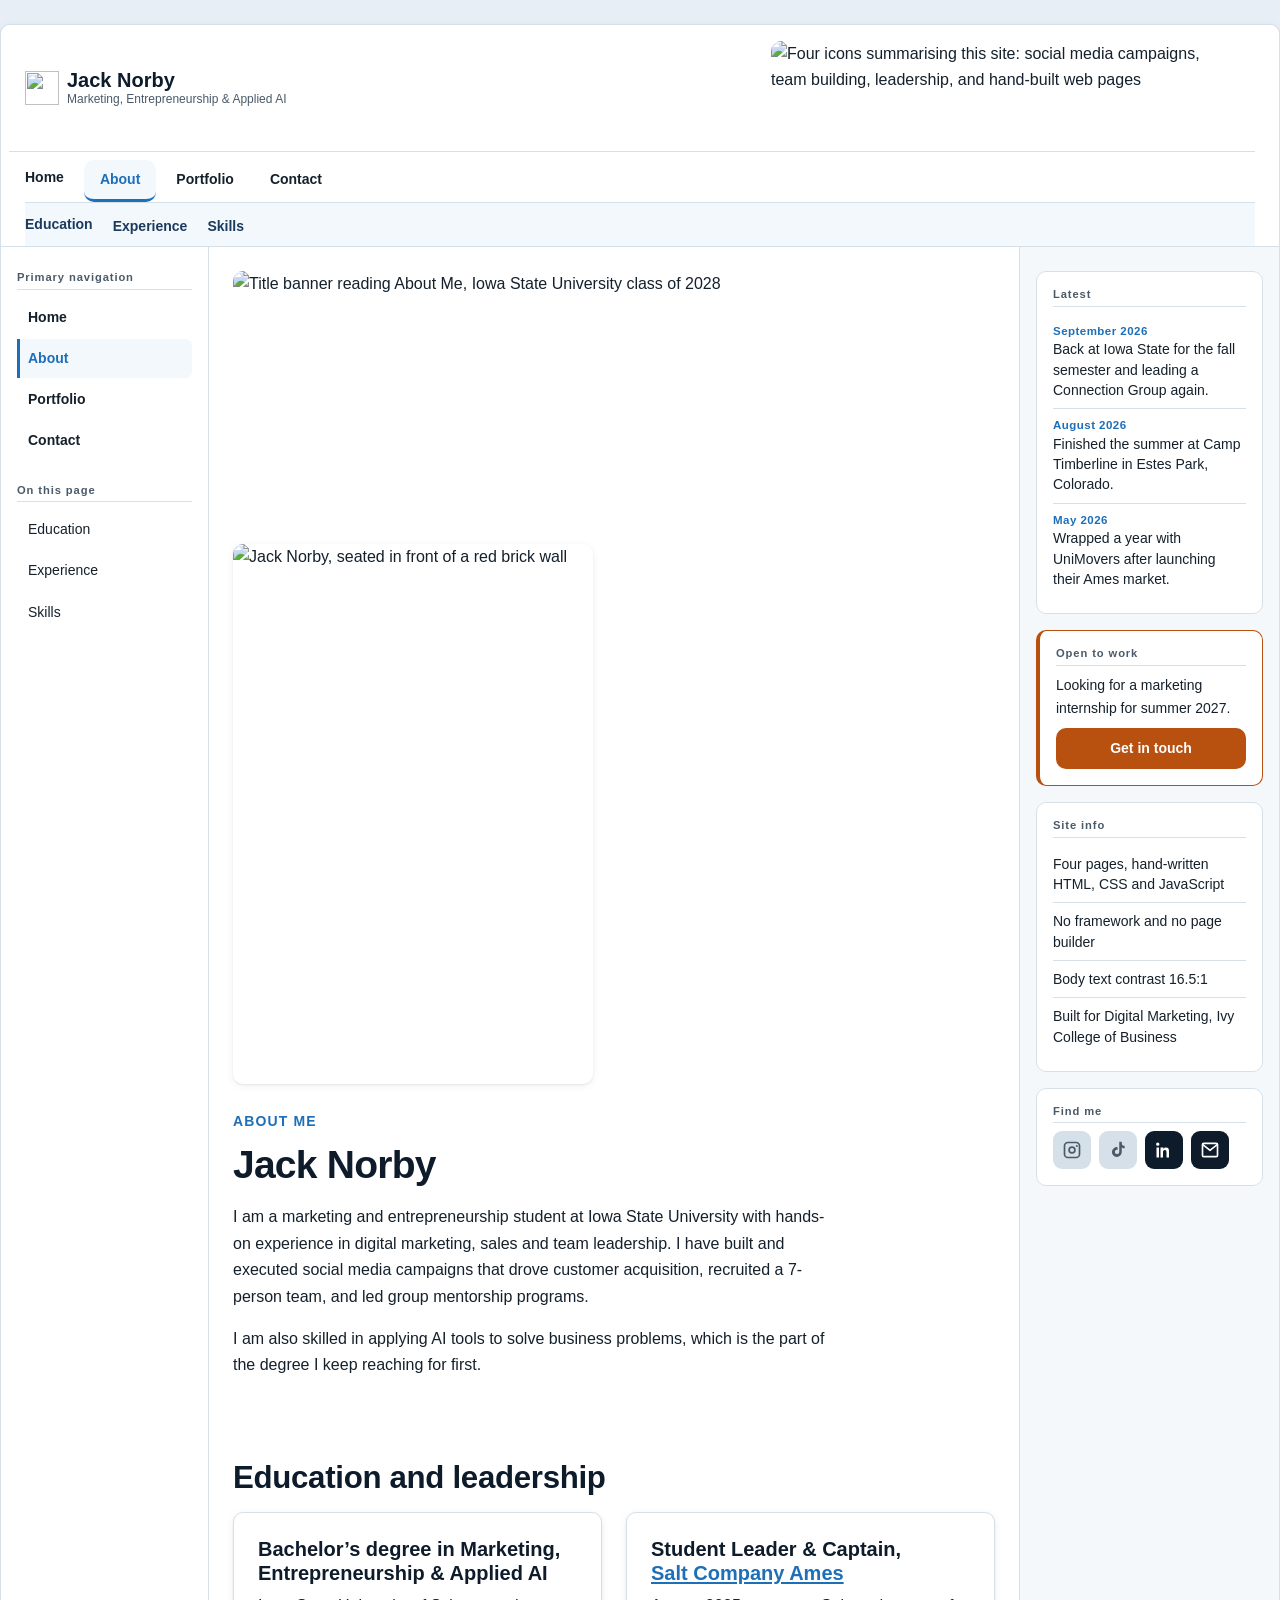
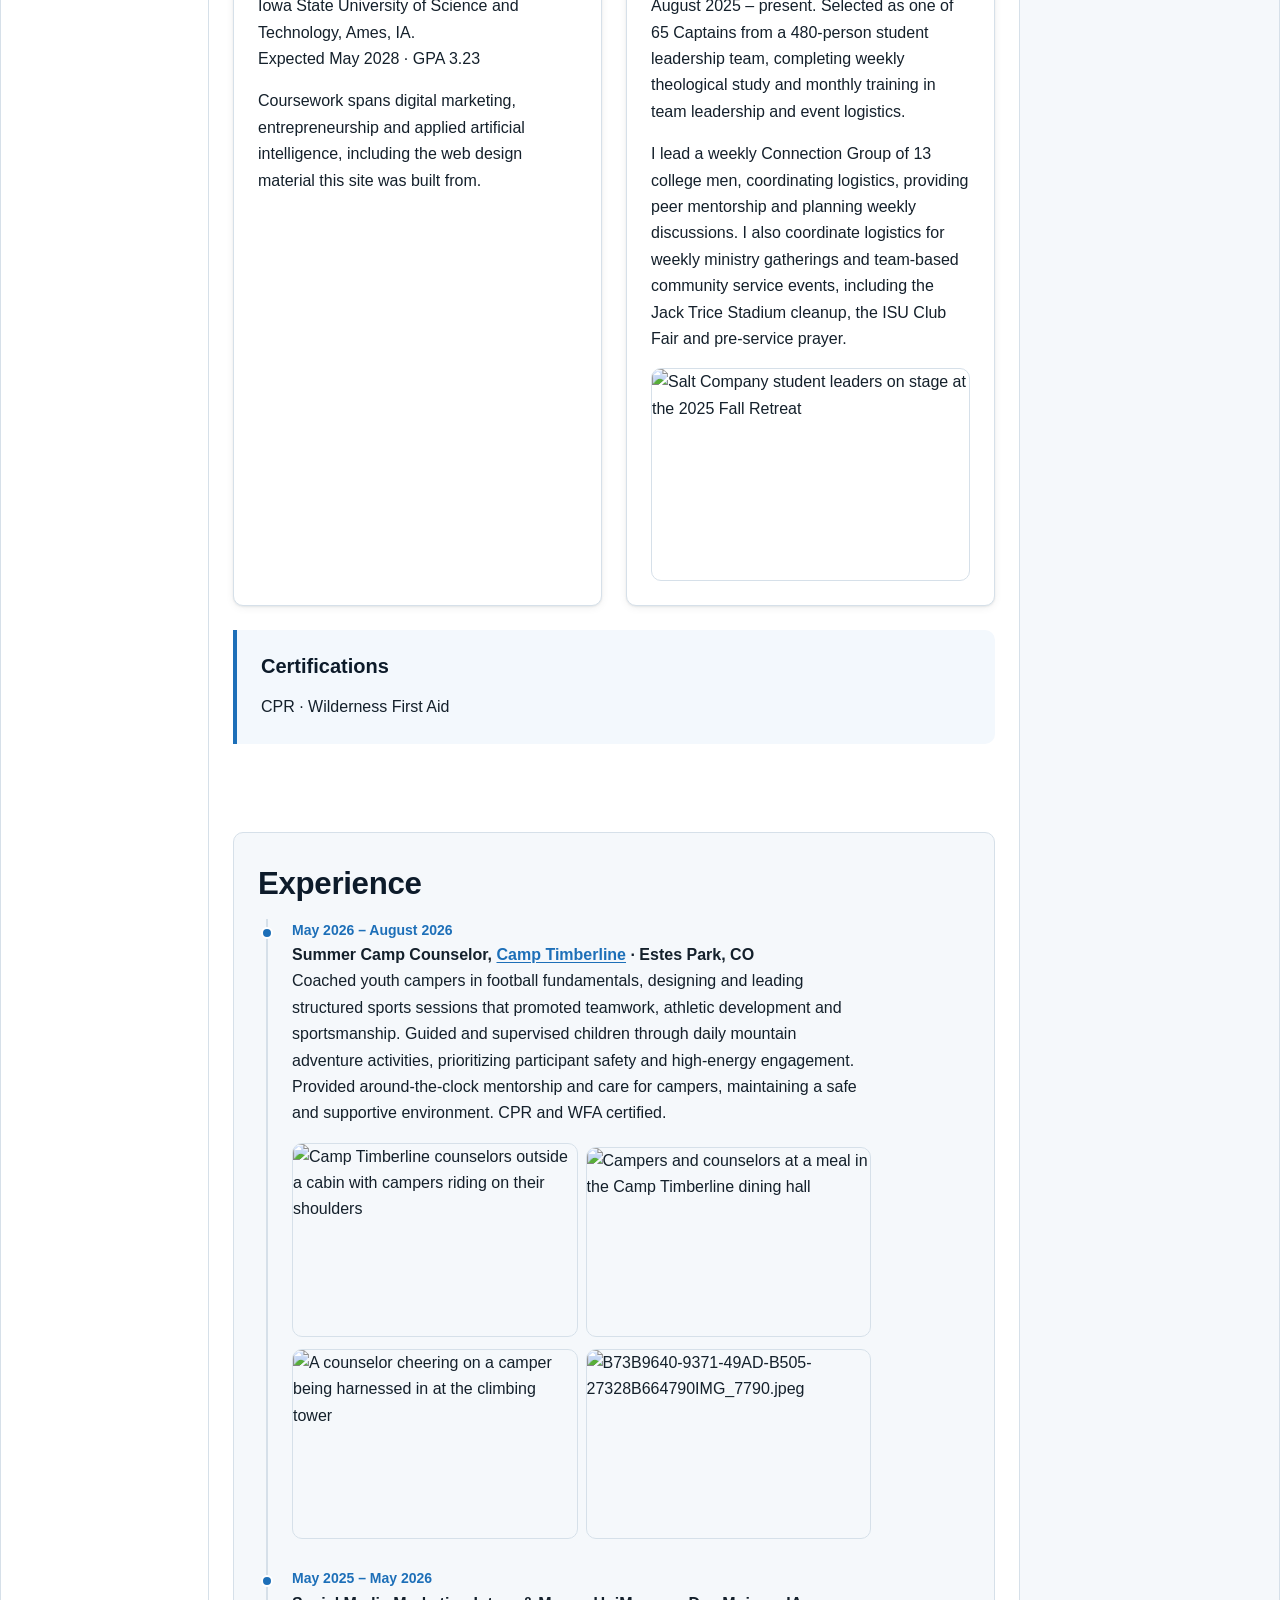
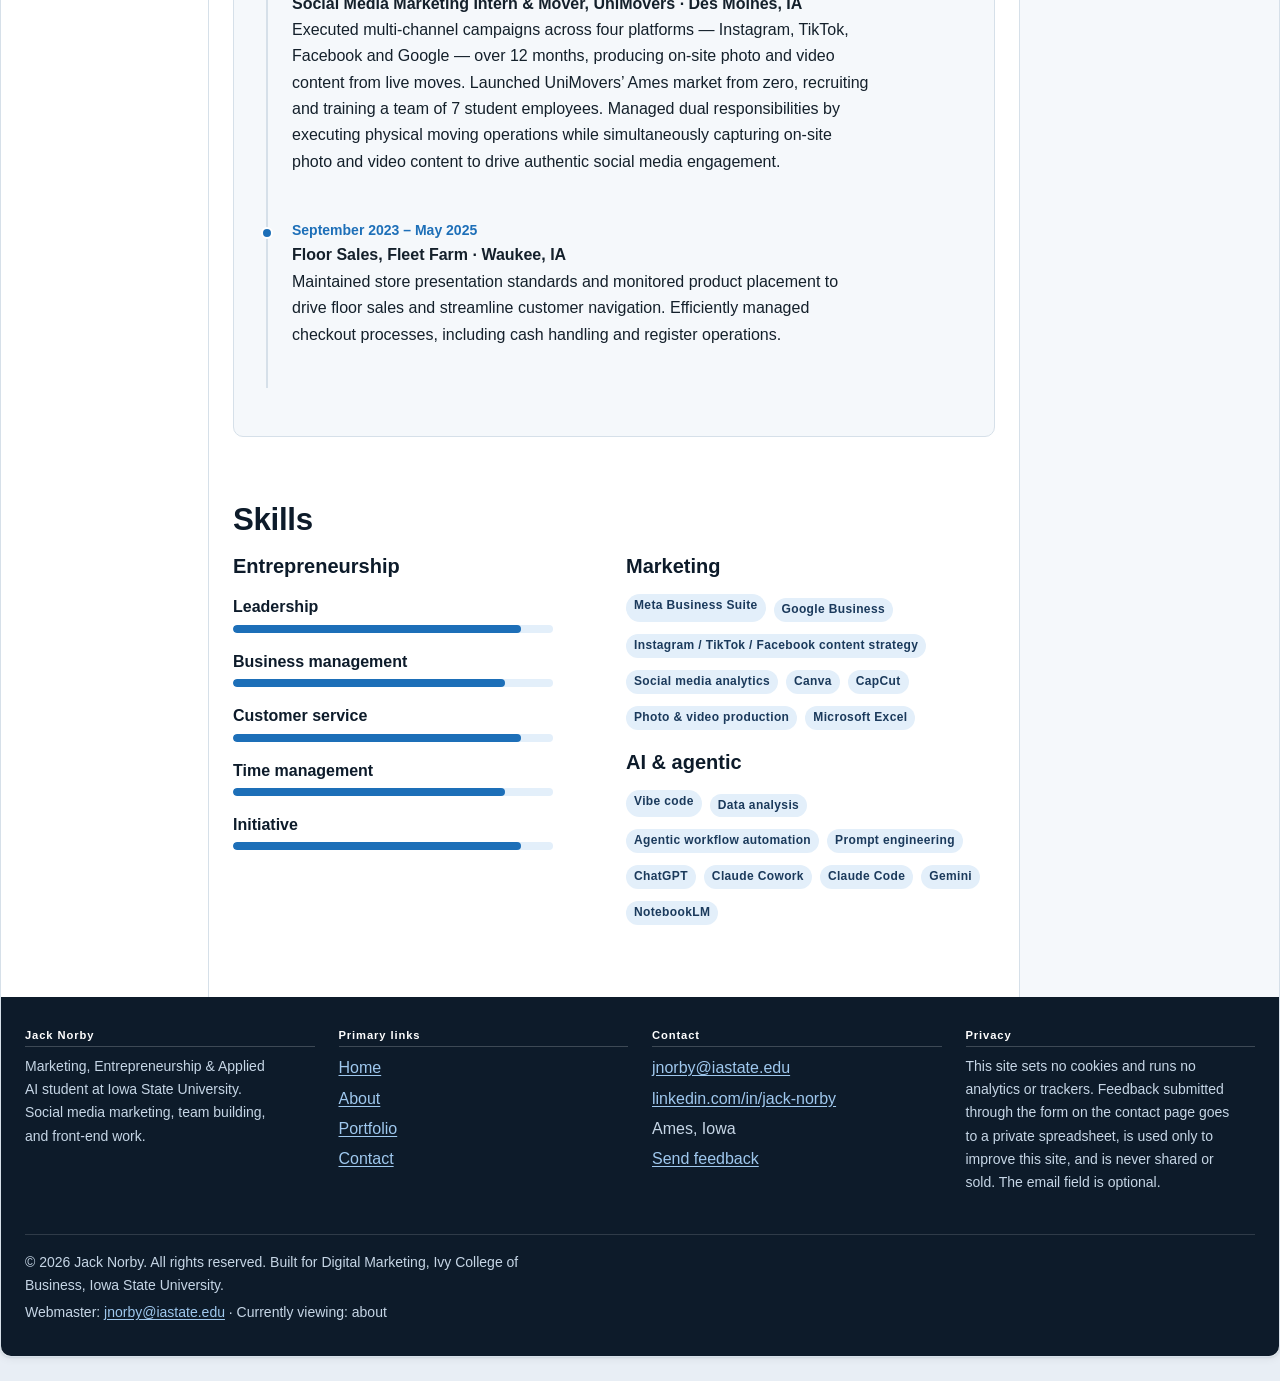
==== about.html @ a0c1d6cc "Update image alt text in about.html" ====
<!DOCTYPE html>
<html lang="en">
<head>
  <meta charset="UTF-8">
  <meta name="viewport" content="width=device-width, initial-scale=1.0">
  <meta name="description" content="About Jack Norby — marketing and entrepreneurship student at Iowa State University with hands-on experience in digital marketing, sales and team leadership.">
  <title>About Me | Jack Norby</title>
  <link rel="icon" href="./images/favicon.svg" type="image/svg+xml">
  <link rel="stylesheet" href="./styles.css">
</head>
<body>
  <a class="skip-link" href="#main">Skip to main content</a>

  <div class="page-frame">
    <div data-site-header></div>
    <noscript>
      <div class="shell nav__fallback">
        <p><strong>Navigation:</strong>
          <a href="./index.html">Home</a> &middot;
          <a href="./about.html">About</a> &middot;
          <a href="./portfolio.html">Portfolio</a> &middot;
          <a href="./contact.html">Contact</a>
        </p>
      </div>
    </noscript>

    <div class="page-grid">
      <aside data-site-sidebar></aside>

      <div class="col-mid">
        <main id="main">

          <figure class="hero-image">
            <img src="./images/hero-about.svg"
                 alt="Title banner reading About Me, Iowa State University class of 2028"
                 width="1200" height="380">
          </figure>

          <section class="section">
            <div class="wrap split">
              <div>
                <img class="photo" src="./images/jack-norby.jpg"
                     alt="Jack Norby, seated in front of a red brick wall"
                     width="724" height="1086">
              </div>
              <div>
                <span class="eyebrow">ABOUT ME</span>
                <h1>Jack Norby</h1>
                <p>
                  I am a marketing and entrepreneurship student at Iowa State
                  University with hands-on experience in digital marketing, sales
                  and team leadership. I have built and executed social media
                  campaigns that drove customer acquisition, recruited a 7-person
                  team, and led group mentorship programs.
                </p>
                <p>
                  I am also skilled in applying AI tools to solve business
                  problems, which is the part of the degree I keep reaching for
                  first.
                </p>
              </div>
            </div>
          </section>

          <section class="section" id="education">
            <div class="wrap">
              <h2>Education and leadership</h2>
              <div class="grid grid--2">
                <div class="card">
                  <h3>Bachelor&rsquo;s degree in Marketing, Entrepreneurship &amp; Applied AI</h3>
                  <p>
                    Iowa State University of Science and Technology, Ames, IA.<br>
                    Expected May 2028 &middot; GPA 3.23
                  </p>
                  <p>
                    Coursework spans digital marketing, entrepreneurship and applied
                    artificial intelligence, including the web design material this
                    site was built from.
                  </p>
                </div>
                <div class="card">
                  <h3>Student Leader &amp; Captain,
                    <a href="https://saltcompanyames.com/" target="_blank" rel="noopener">Salt Company Ames</a></h3>
                  <p>
                    August 2025 &ndash; present. Selected as one of 65 Captains from
                    a 480-person student leadership team, completing weekly
                    theological study and monthly training in team leadership and
                    event logistics.
                  </p>
                  <p>
                    I lead a weekly Connection Group of 13 college men, coordinating
                    logistics, providing peer mentorship and planning weekly
                    discussions. I also coordinate logistics for weekly ministry
                    gatherings and team-based community service events, including
                    the Jack Trice Stadium cleanup, the ISU Club Fair and
                    pre-service prayer.
                  </p>
                  <img class="card__photo" src="C459378B-17AA-497D-8F21-40AE2F167F63IMG_5621.heic"
                       alt="Salt Company student leaders on stage at the 2025 Fall Retreat"
                       width="900" height="600" loading="lazy">
                </div>
              </div>
              <div class="callout" style="margin-top:1.5rem">
                <h3>Certifications</h3>
                <p>CPR &middot; Wilderness First Aid</p>
              </div>
            </div>
          </section>

          <section class="section section--alt" id="experience">
            <div class="wrap">
              <h2>Experience</h2>
              <ol class="timeline">
                <li>
                  <time>May 2026 &ndash; August 2026</time>
                  <strong>Summer Camp Counselor,
                    <a href="https://www.camptimberline.com/" target="_blank" rel="noopener">Camp Timberline</a>
                    &middot; Estes Park, CO</strong>
                  <p>
                    Coached youth campers in football fundamentals, designing and
                    leading structured sports sessions that promoted teamwork,
                    athletic development and sportsmanship. Guided and supervised
                    children through daily mountain adventure activities,
                    prioritizing participant safety and high-energy engagement.
                    Provided around-the-clock mentorship and care for campers,
                    maintaining a safe and supportive environment. CPR and WFA
                    certified.
                  </p>
                  <ul class="photo-row">
                    <li>
                      <img src="./images/camp-shoulders.jpg"
                           alt="Camp Timberline counselors outside a cabin with campers riding on their shoulders"
                           width="900" height="600" loading="lazy">
                    </li>
                    <li>
                      <img src="./images/camp-dining-hall.jpg"
                           alt="Campers and counselors at a meal in the Camp Timberline dining hall"
                           width="900" height="600" loading="lazy">
                    </li>
                    <li>
                      <img src="./images/camp-climbing-tower.jpg"
                           alt="A counselor cheering on a camper being harnessed in at the climbing tower"
                           width="900" height="600" loading="lazy">
                    </li>
                    <li>
                      <img src="./images/camp-fourth-of-july.jpg"
                           alt="B73B9640-9371-49AD-B505-27328B664790IMG_7790.jpeg"
                           width="900" height="600" loading="lazy">
                    </li>
                  </ul>
                </li>
                <li>
                  <time>May 2025 &ndash; May 2026</time>
                  <strong>Social Media Marketing Intern &amp; Mover, UniMovers &middot; Des Moines, IA</strong>
                  <p>
                    Executed multi-channel campaigns across four platforms &mdash;
                    Instagram, TikTok, Facebook and Google &mdash; over 12 months,
                    producing on-site photo and video content from live moves.
                    Launched UniMovers&rsquo; Ames market from zero, recruiting and
                    training a team of 7 student employees. Managed dual
                    responsibilities by executing physical moving operations while
                    simultaneously capturing on-site photo and video content to
                    drive authentic social media engagement.
                  </p>
                </li>
                <li>
                  <time>September 2023 &ndash; May 2025</time>
                  <strong>Floor Sales, Fleet Farm &middot; Waukee, IA</strong>
                  <p>
                    Maintained store presentation standards and monitored product
                    placement to drive floor sales and streamline customer
                    navigation. Efficiently managed checkout processes, including
                    cash handling and register operations.
                  </p>
                </li>
              </ol>
            </div>
          </section>

          <section class="section" id="skills">
            <div class="wrap">
              <h2>Skills</h2>
              <div class="grid grid--2">
                <div>
                  <h3>Entrepreneurship</h3>
                  <ul class="skill-list">
                    <li><strong>Leadership</strong><span class="meter"><span style="width:90%"></span></span></li>
                    <li><strong>Business management</strong><span class="meter"><span style="width:85%"></span></span></li>
                    <li><strong>Customer service</strong><span class="meter"><span style="width:90%"></span></span></li>
                    <li><strong>Time management</strong><span class="meter"><span style="width:85%"></span></span></li>
                    <li><strong>Initiative</strong><span class="meter"><span style="width:90%"></span></span></li>
                  </ul>
                </div>
                <div>
                  <h3>Marketing</h3>
                  <ul class="tag-row" style="gap:0.5rem">
                    <li class="tag">Meta Business Suite</li>
                    <li class="tag">Google Business</li>
                    <li class="tag">Instagram / TikTok / Facebook content strategy</li>
                    <li class="tag">Social media analytics</li>
                    <li class="tag">Canva</li>
                    <li class="tag">CapCut</li>
                    <li class="tag">Photo &amp; video production</li>
                    <li class="tag">Microsoft Excel</li>
                  </ul>
                  <h3 style="margin-top:1.25rem">AI &amp; agentic</h3>
                  <ul class="tag-row" style="gap:0.5rem">
                    <li class="tag">Vibe code</li>
                    <li class="tag">Data analysis</li>
                    <li class="tag">Agentic workflow automation</li>
                    <li class="tag">Prompt engineering</li>
                    <li class="tag">ChatGPT</li>
                    <li class="tag">Claude Cowork</li>
                    <li class="tag">Claude Code</li>
                    <li class="tag">Gemini</li>
                    <li class="tag">NotebookLM</li>
                  </ul>
                </div>
              </div>
            </div>
          </section>


        </main>
      </div>

      <aside data-site-rail></aside>
    </div>

    <div data-site-footer></div>
  </div>

  <script src="./nav.js"></script>
</body>
</html>
---- styles.css ----
/* ============================================================
   Global stylesheet
   Design decisions are driven by the course materials:
   - Sans-serif (Arial/Helvetica family) for screen legibility  [Web Dev 1, p.19]
   - Blue primary = trust/calm, accessible for red-green CVD    [Reading 02, §2]
   - High contrast body text, generous negative space           [Reading 02, §2]
   - Important content above the fold                           [Web Dev 1, p.18]
   - Print stylesheet capped at 750px                           [Web Dev 1, p.14]
   ============================================================ */

/* ---------- 1. Design tokens ---------- */
:root {
  /* Monochromatic blue palette + one warm accent for CTAs */
  --navy-900: #0d1b2a;
  --navy-800: #142c45;
  --navy-700: #1b3a5c;
  --blue-600: #1d6fb8;
  --blue-500: #2a84d2;
  --blue-100: #e3effa;
  --blue-050: #f3f8fd;

  --accent-600: #b8500f;   /* urgency/action, used sparingly */
  --accent-500: #d96319;

  --ink:        #14202b;   /* body text: 14.6:1 on white */
  --ink-muted:  #4a5a68;   /* secondary text: 7.3:1 on white */
  --surface:    #ffffff;
  --surface-alt:#f5f8fb;
  --line:       #d6e0e9;

  --ok-600:     #0f7a4f;

  /* The area around the page column (diagram: "body or background area") */
  --backdrop:   #e8eef5;

  /* Three-column page grid */
  --col-left:  208px;
  --col-right: 260px;

  /* Type scale — logical, ~1.25 ratio, so hierarchy is unambiguous */
  --step--1: 0.875rem;
  --step-0:  1rem;
  --step-1:  1.25rem;
  --step-2:  1.563rem;
  --step-3:  1.953rem;
  --step-4:  2.441rem;

  /* Spacing scale keeps white space consistent */
  --space-1: 0.25rem;
  --space-2: 0.5rem;
  --space-3: 1rem;
  --space-4: 1.5rem;
  --space-5: 2rem;
  --space-6: 3rem;
  --space-7: 4.5rem;

  --radius: 10px;
  --shadow-1: 0 1px 2px rgba(13, 27, 42, 0.08), 0 2px 8px rgba(13, 27, 42, 0.06);
  --shadow-2: 0 6px 24px rgba(13, 27, 42, 0.14);

  --measure: 68ch;          /* readable line length */
  --wrap: 1120px;
  --transition: 160ms ease;
}

/* ---------- 2. Reset / base ---------- */
*, *::before, *::after { box-sizing: border-box; }

html { scroll-behavior: smooth; }

body {
  margin: 0;
  font-family: Arial, Helvetica, "Helvetica Neue", sans-serif;
  font-size: var(--step-0);
  line-height: 1.65;
  color: var(--ink);
  /* The page column sits on a distinct background, which is the
     "body or background area" framing the layout on all sides. */
  background: var(--backdrop);
  -webkit-text-size-adjust: 100%;
}

img, svg { max-width: 100%; height: auto; display: block; }

h1, h2, h3, h4 {
  line-height: 1.2;
  color: var(--navy-900);
  margin: 0 0 var(--space-3);
  text-wrap: balance;
}
h1 { font-size: var(--step-4); letter-spacing: -0.02em; }
h2 { font-size: var(--step-3); letter-spacing: -0.01em; }
h3 { font-size: var(--step-1); }
h4 { font-size: var(--step-0); text-transform: none; }

p, ul, ol { margin: 0 0 var(--space-3); max-width: var(--measure); }
ul, ol { padding-left: 1.25em; }
li + li { margin-top: var(--space-1); }

/* Web convention: in-text links are a different color AND underlined,
   and visited links change color so people remember where they've been. */
a { color: var(--blue-600); text-decoration: underline; text-underline-offset: 2px; }
a:visited { color: var(--navy-700); }
a:hover { color: var(--accent-600); }
a:focus-visible,
button:focus-visible,
summary:focus-visible {
  outline: 3px solid var(--blue-500);
  outline-offset: 2px;
  border-radius: 4px;
}

/* Skip link — keyboard users get past the nav */
.skip-link {
  position: absolute;
  left: -9999px;
  top: 0;
  background: var(--navy-900);
  color: #fff;
  padding: var(--space-2) var(--space-3);
  z-index: 100;
}
.skip-link:focus { left: var(--space-3); top: var(--space-3); }

/* ---------- 3. Layout helpers ---------- */
.wrap {
  width: 100%;
  max-width: var(--wrap);
  margin-inline: auto;
  padding-inline: var(--space-4);
}

/* The page column. Everything inside the white area lines up to this,
   so the header, the three columns and the footer share one grid. */
.shell {
  width: 100%;
  max-width: 1280px;
  margin-inline: auto;
  padding-inline: var(--space-4);
}

/* The white page sitting on the backdrop. */
.page-frame {
  max-width: 1320px;
  margin: var(--space-4) auto;
  background: var(--surface);
  border: 1px solid var(--line);
  border-radius: var(--radius);
  box-shadow: var(--shadow-1);
}

/* The header and footer live inside the page area, so they take its corners.
   Note: no overflow:hidden here — that would create a scroll container and
   stop the right-hand rail from sticking. */
.page-frame > .site-header {
  position: static;
  border-radius: var(--radius) var(--radius) 0 0;
  backdrop-filter: none;
  background: var(--surface);
}
.page-frame > .site-footer {
  border-radius: 0 0 var(--radius) var(--radius);
  margin-top: 0;
}

/* Left navigation | main content | sticky content */
.page-grid {
  display: grid;
  grid-template-columns: var(--col-left) minmax(0, 1fr) var(--col-right);
  gap: 0;
  align-items: start;
}

/* The columns themselves stretch the full height of the grid row so their
   border and background run the whole way down; the contents stick instead. */
.col-left {
  padding: var(--space-4) var(--space-3);
  border-right: 1px solid var(--line);
  align-self: stretch;
}

.col-mid { min-width: 0; padding: var(--space-4); }

.col-right {
  padding: var(--space-4) var(--space-3);
  border-left: 1px solid var(--line);
  background: var(--surface-alt);
  align-self: stretch;
}

/* "Sticky content such as news items, adverts, offers..." */
.col-sticky { position: sticky; top: var(--space-3); }
.col-sticky--rail { display: grid; gap: var(--space-3); align-content: start; }

.section { padding-block: var(--space-6); }
.section--alt { background: var(--surface-alt); border-block: 1px solid var(--line); }

.section-head { max-width: var(--measure); margin-bottom: var(--space-5); }
.section-head p { color: var(--ink-muted); font-size: var(--step-1); margin-bottom: 0; }

.eyebrow {
  display: inline-block;
  font-size: var(--step--1);
  font-weight: bold;
  letter-spacing: 0.08em;
  color: var(--blue-600);
  margin-bottom: var(--space-2);
}

.grid { display: grid; gap: var(--space-4); }
.grid--3 { grid-template-columns: repeat(auto-fit, minmax(260px, 1fr)); }
.grid--2 { grid-template-columns: repeat(auto-fit, minmax(300px, 1fr)); }

/* ---------- 4. Header + navigation (injected by nav.js) ---------- */
.site-header {
  position: sticky;
  top: 0;
  z-index: 50;
  background: rgba(255, 255, 255, 0.96);
  backdrop-filter: saturate(150%) blur(8px);
  border-bottom: 1px solid var(--line);
}

.site-header__inner {
  display: flex;
  align-items: center;
  justify-content: space-between;
  gap: var(--space-4);
  min-height: 68px;
}

/* Convention: brand logo top-left, and it links home from every page. */
.brand {
  display: inline-flex;
  align-items: center;
  gap: var(--space-2);
  font-weight: bold;
  font-size: var(--step-1);
  color: var(--navy-900);
  text-decoration: none;
  flex: 0 0 auto;
}
.brand:visited { color: var(--navy-900); }
.brand:hover { color: var(--blue-600); }
.brand img { width: 34px; height: 34px; }
.brand__name { white-space: nowrap; }

.nav__list {
  list-style: none;
  display: flex;
  align-items: center;
  gap: var(--space-1);
  /* Pull the row back by the link's own side padding so the first label
     sits flush with the logo and the content below, not inset from it. */
  margin: 0 0 0 calc(var(--space-3) * -1);
  padding: 0;
  max-width: none;
}
.nav__link {
  display: block;
  padding: var(--space-2) var(--space-3);
  border-radius: var(--radius);
  color: var(--ink);
  text-decoration: none;
  font-weight: bold;
  font-size: var(--step--1);
  border-bottom: 3px solid transparent;
  transition: background var(--transition), color var(--transition), border-color var(--transition);
}
.nav__link:visited { color: var(--ink); }
/* Interactive feedback: every nav item has an explicit hover state. */
.nav__link:hover { background: var(--blue-100); color: var(--navy-900); }
.nav__link[aria-current="page"] {
  color: var(--blue-600);
  border-bottom-color: var(--blue-600);
  background: var(--blue-050);
}
/* The current page's link still needs its own hover state, otherwise it is the
   one item in the menu that gives no feedback when the pointer is over it. */
.nav__link[aria-current="page"]:hover { background: var(--blue-100); color: var(--navy-900); }

/* Hamburger button — hidden on desktop, shown by the media query below. */
.nav__toggle {
  display: none;
  align-items: center;
  gap: var(--space-2);
  background: var(--surface);
  color: var(--navy-900);
  border: 1px solid var(--line);
  border-radius: var(--radius);
  padding: var(--space-2) var(--space-3);
  font: inherit;
  font-size: var(--step--1);
  font-weight: bold;
  cursor: pointer;
  transition: background var(--transition), border-color var(--transition);
}
.nav__toggle:hover { background: var(--blue-100); border-color: var(--blue-500); }
.nav__bars { display: grid; gap: 4px; }
.nav__bars span {
  display: block;
  width: 20px;
  height: 2px;
  background: currentColor;
  border-radius: 2px;
}

.nav__fallback { font-size: var(--step--1); }

/* ---------- 5. Buttons ---------- */
.btn {
  display: inline-flex;
  align-items: center;
  justify-content: center;
  gap: var(--space-2);
  padding: 0.75rem 1.4rem;
  border: 2px solid transparent;
  border-radius: var(--radius);
  font-weight: bold;
  font-size: var(--step-0);
  text-decoration: none;
  cursor: pointer;
  transition: transform var(--transition), background var(--transition),
              color var(--transition), box-shadow var(--transition), border-color var(--transition);
}
.btn--primary { background: var(--accent-600); color: #fff; }
.btn--primary:visited { color: #fff; }
.btn--primary:hover { background: var(--accent-500); transform: translateY(-2px); box-shadow: var(--shadow-2); }
.btn--secondary { background: var(--surface); color: var(--navy-900); border-color: var(--navy-700); }
.btn--secondary:visited { color: var(--navy-900); }
.btn--secondary:hover { background: var(--navy-900); color: #fff; transform: translateY(-2px); }
.btn:active { transform: translateY(0); }

.btn-row { display: flex; flex-wrap: wrap; gap: var(--space-3); }

/* ---------- 6. Hero (above the fold) ---------- */
.hero {
  background:
    radial-gradient(120% 120% at 100% 0%, var(--navy-700) 0%, var(--navy-900) 55%);
  color: #fff;
  padding-block: var(--space-7);
}
.hero__inner {
  display: grid;
  grid-template-columns: 1.15fr 0.85fr;
  gap: var(--space-6);
  align-items: center;
}
.hero h1 { color: #fff; font-size: clamp(2rem, 1.2rem + 3.2vw, 3.25rem); }
.hero p { color: #d8e5f2; font-size: var(--step-1); }
.hero .eyebrow { color: #8fc2ee; }
.hero__art { filter: drop-shadow(0 18px 36px rgba(0, 0, 0, 0.35)); }

.stat-row {
  display: flex;
  flex-wrap: wrap;
  gap: var(--space-5);
  margin-top: var(--space-5);
  padding-top: var(--space-4);
  border-top: 1px solid rgba(255, 255, 255, 0.18);
}
.stat__num { display: block; font-size: var(--step-3); font-weight: bold; color: #fff; }
.stat__label { font-size: var(--step--1); color: #a9c4dc; }

/* ---------- 7. Cards ---------- */
.card {
  background: var(--surface);
  border: 1px solid var(--line);
  border-radius: var(--radius);
  padding: var(--space-4);
  box-shadow: var(--shadow-1);
  transition: transform var(--transition), box-shadow var(--transition), border-color var(--transition);
}
.card:hover { transform: translateY(-4px); box-shadow: var(--shadow-2); border-color: var(--blue-500); }
.card h3 { margin-bottom: var(--space-2); }
.card p:last-child { margin-bottom: 0; }
.card__icon {
  width: 44px; height: 44px;
  display: grid; place-items: center;
  border-radius: var(--radius);
  background: var(--blue-100);
  color: var(--blue-600);
  font-size: var(--step-1);
  font-weight: bold;
  margin-bottom: var(--space-3);
}

/* Portfolio cards */
.work { display: flex; flex-direction: column; padding: 0; overflow: hidden; }
.work__thumb { border-bottom: 1px solid var(--line); background: var(--blue-050); }
.work__thumb img { width: 100%; aspect-ratio: 16 / 9; object-fit: cover; }
.work__body { padding: var(--space-4); display: flex; flex-direction: column; flex: 1; }
.work__body h3 { margin-bottom: var(--space-1); }
.tag-row { display: flex; flex-wrap: wrap; gap: var(--space-1); margin-bottom: var(--space-3); list-style: none; padding: 0; }
.tag {
  font-size: 0.75rem;
  font-weight: bold;
  letter-spacing: 0.03em;
  background: var(--blue-100);
  color: var(--navy-700);
  padding: 2px 8px;
  border-radius: 999px;
}
.work__result {
  margin-top: auto;
  padding-top: var(--space-3);
  border-top: 1px dashed var(--line);
  font-size: var(--step--1);
  color: var(--ok-600);
  font-weight: bold;
}

/* ---------- 8. Content blocks ---------- */
/* Portrait photo. A 2:3 source, so the box declares that ratio and the image
   covers it — no distortion if the photo is ever swapped for a different crop. */
.photo {
  width: 100%;
  max-width: 360px;
  aspect-ratio: 2 / 3;
  object-fit: cover;
  object-position: center 30%;
  border-radius: var(--radius);
  box-shadow: var(--shadow-1);
}

.prose { max-width: var(--measure); }
.prose h2 { margin-top: var(--space-5); }
.prose h2:first-child { margin-top: 0; }

.split { display: grid; grid-template-columns: 0.9fr 1.1fr; gap: var(--space-6); align-items: start; }

.callout {
  background: var(--blue-050);
  border-left: 4px solid var(--blue-600);
  border-radius: 0 var(--radius) var(--radius) 0;
  padding: var(--space-4);
  margin-bottom: var(--space-4);
}
.callout p:last-child { margin-bottom: 0; }

.skill-list { list-style: none; padding: 0; }
.skill-list li { margin-bottom: var(--space-3); }
.skill-list strong { display: block; color: var(--navy-900); }
.meter {
  /* A span by default, so it needs an explicit block box for height to apply. */
  display: block;
  height: 8px;
  background: var(--blue-100);
  border-radius: 999px;
  overflow: hidden;
  margin-top: var(--space-1);
  max-width: 320px;
}
.meter > span { display: block; height: 100%; background: var(--blue-600); border-radius: 999px; }

.timeline { list-style: none; padding: 0; border-left: 2px solid var(--line); margin-left: var(--space-2); }
/* Direct children only — nested lists (e.g. .photo-row) must not inherit the
   entry indent or pick up a timeline dot of their own. */
.timeline > li { position: relative; padding: 0 0 var(--space-4) var(--space-4); }
.timeline > li::before {
  content: "";
  position: absolute;
  left: -7px; top: 8px;
  width: 12px; height: 12px;
  border-radius: 50%;
  background: var(--blue-600);
  border: 2px solid var(--surface);
}
.timeline time { display: block; font-size: var(--step--1); font-weight: bold; color: var(--blue-600); }

/* Photo strip inside a timeline entry. Three across on desktop, stacking to
   one column on a phone so faces stay big enough to read. */
.photo-row {
  list-style: none;
  padding: 0;
  margin: var(--space-3) 0 0;
  display: grid;
  grid-template-columns: repeat(2, minmax(0, 1fr));
  gap: var(--space-2);
  max-width: var(--measure);
}
.photo-row img {
  display: block;
  width: 100%;
  height: 100%;
  aspect-ratio: 3 / 2;
  object-fit: cover;
  border-radius: var(--radius);
  border: 1px solid var(--line);
}
@media (max-width: 720px) {
  .photo-row { grid-template-columns: minmax(0, 1fr); }
}

/* A single supporting photo inside a card. */
.card__photo {
  display: block;
  width: 100%;
  aspect-ratio: 3 / 2;
  object-fit: cover;
  border-radius: var(--radius);
  border: 1px solid var(--line);
  margin-top: var(--space-3);
}

/* Video embed — poster frame until played, so nothing downloads on load. */
.video-figure { margin: 0; max-width: var(--measure); }
.video-figure video {
  display: block;
  width: 100%;
  height: auto;
  aspect-ratio: 16 / 9;
  background: #000;
  border-radius: var(--radius);
  border: 1px solid var(--line);
}
.video-figure figcaption {
  font-size: var(--step--1);
  color: var(--ink-muted);
  margin-top: var(--space-2);
}

/* FAQ — trust signal, uses native disclosure so it works without JS */
.faq { max-width: var(--measure); }
.faq details {
  border: 1px solid var(--line);
  border-radius: var(--radius);
  background: var(--surface);
  margin-bottom: var(--space-2);
}
.faq summary {
  cursor: pointer;
  padding: var(--space-3);
  font-weight: bold;
  color: var(--navy-900);
  transition: background var(--transition);
  list-style: none;
}
.faq summary::-webkit-details-marker { display: none; }
.faq summary::after { content: " +"; color: var(--blue-600); float: right; }
.faq details[open] summary::after { content: " \2013"; }
.faq summary:hover { background: var(--blue-050); }
.faq details > p { padding: 0 var(--space-3) var(--space-3); margin: 0; }

/* ---------- 9. Embedded Google Form ---------- */
.form-panel {
  background: var(--surface);
  border: 1px solid var(--line);
  border-radius: var(--radius);
  box-shadow: var(--shadow-1);
  padding: var(--space-4);
}
.form-frame {
  position: relative;
  width: 100%;
  border: 1px solid var(--line);
  border-radius: var(--radius);
  overflow: hidden;
  background: var(--surface-alt);
}
.form-frame iframe {
  display: block;
  width: 100%;
  height: 1100px;   /* tall enough that the form does not double-scroll on desktop */
  border: 0;
}
.form-note { font-size: var(--step--1); color: var(--ink-muted); margin-top: var(--space-3); }

.contact-list { list-style: none; padding: 0; }
.contact-list li { margin-bottom: var(--space-3); }
.contact-list strong { display: block; font-size: var(--step--1); color: var(--ink-muted); }

/* ---------- 10. Footer (injected by nav.js) ---------- */
.site-footer {
  background: var(--navy-900);
  color: #c6d6e6;
  padding-block: var(--space-5);
  margin-top: var(--space-6);
}
.site-footer a { color: #9fc8ee; }
.site-footer a:visited { color: #b9b9e6; }
.site-footer a:hover { color: #fff; }
.site-footer__inner { display: flex; flex-wrap: wrap; gap: var(--space-4); justify-content: space-between; }
.site-footer h4 { color: #fff; font-size: var(--step--1); letter-spacing: 0.06em; margin-bottom: var(--space-2); }
.site-footer ul { list-style: none; padding: 0; margin: 0; }
.site-footer li { margin-bottom: var(--space-1); }
.site-footer__legal {
  border-top: 1px solid rgba(255, 255, 255, 0.14);
  margin-top: var(--space-4);
  padding-top: var(--space-3);
  font-size: var(--step--1);
}

/* ============================================================
   11. Responsive design — mobile-last breakpoints
   ============================================================ */

/* Tablet */
@media (max-width: 900px) {
  .hero__inner { grid-template-columns: 1fr; }
  /* The headline and CTA stay first so the offer is still above the fold on a
     phone; the illustration follows rather than pushing the text down. */
  .hero__art { width: 100%; max-width: 380px; margin-inline: auto; }
  .split { grid-template-columns: 1fr; gap: var(--space-5); }
  .form-frame iframe { height: 1250px; }
}

/* Phone: nav collapses behind the hamburger button */
@media (max-width: 720px) {
  :root { --step-4: 2rem; --step-3: 1.6rem; }

  .site-header__inner { flex-wrap: wrap; min-height: 60px; padding-block: var(--space-2); }

  .nav__toggle { display: inline-flex; }

  .nav {
    flex-basis: 100%;
    display: none;
    padding-bottom: var(--space-3);
  }
  .nav.is-open { display: block; }

  /* Stacked menu: full-width rows, so the flush-left pull is reset. */
  .nav__list { flex-direction: column; align-items: stretch; gap: var(--space-1); margin-left: 0; }
  .nav__link {
    padding: 0.8rem var(--space-3);
    font-size: var(--step-0);
    border-bottom: 1px solid var(--line);
    border-radius: 0;
  }
  .nav__link[aria-current="page"] { border-left: 4px solid var(--blue-600); border-bottom-color: var(--line); }

  .section { padding-block: var(--space-5); }
  .hero { padding-block: var(--space-6); }
  .btn { width: 100%; }
  .btn-row { flex-direction: column; }
  .stat-row { gap: var(--space-4); }
  .site-footer__inner { flex-direction: column; gap: var(--space-4); }
}

/* Respect users who ask for less motion */
@media (prefers-reduced-motion: reduce) {
  html { scroll-behavior: auto; }
  *, *::before, *::after { transition-duration: 0.01ms !important; animation-duration: 0.01ms !important; }
}

/* ============================================================
   12. Print stylesheet
   Course note: printers chop content wider than 600-750px, so the
   printable width is capped and navigation chrome is dropped.
   ============================================================ */
@media print {
  .site-header, .site-footer, .nav__toggle, .btn-row, .form-frame { display: none !important; }
  body { color: #000; background: #fff; font-size: 11pt; }
  .wrap { max-width: 750px; padding-inline: 0; }
  .hero { background: none; color: #000; padding-block: 0; }
  .hero h1, .hero p, .stat__num { color: #000; }
  .card, .callout { box-shadow: none; border: 1px solid #999; break-inside: avoid; }
  a { color: #000; }
  a[href^="http"]::after { content: " (" attr(href) ")"; font-size: 9pt; }
}

/* ============================================================
   13. Regions from the "Web Page Area" layout diagram
   ============================================================ */

/* ---------- Header: logo + informational graphics ---------- */
.header-top {
  display: grid;
  grid-template-columns: auto minmax(0, 1fr) auto;
  align-items: center;
  gap: var(--space-4);
  padding-block: var(--space-3);
}

.brand__text { display: grid; }
.brand__name { font-size: var(--step-1); line-height: 1.2; white-space: nowrap; }
.brand__tag {
  font-size: 0.75rem;
  font-weight: normal;
  color: var(--ink-muted);
  line-height: 1.3;
}

/* Informational graphics area — describes in images what the site is about. */
.header-graphic { margin: 0; justify-self: end; max-width: 460px; width: 100%; }
.header-graphic img { width: 100%; height: auto; border-radius: var(--radius); }

/* ---------- Primary + secondary navigation rows ---------- */
.site-header .nav__list { border-top: 1px solid var(--line); padding-top: var(--space-1); }

/* Secondary navigation sits directly under the primary row. */
.subnav { border-top: 1px solid var(--line); background: var(--blue-050); }
.subnav__list {
  list-style: none;
  display: flex;
  flex-wrap: wrap;
  align-items: center;
  gap: var(--space-1);
  /* Same flush-left correction as the primary row above. */
  margin: 0 0 0 calc(var(--space-2) * -1);
  padding: var(--space-1) 0;
  max-width: none;
}
.subnav__link {
  display: block;
  padding: var(--space-1) var(--space-2);
  font-size: var(--step--1);
  font-weight: bold;
  color: var(--navy-700);
  text-decoration: none;
  border-radius: 6px;
  transition: background var(--transition), color var(--transition);
}
.subnav__link:visited { color: var(--navy-700); }
.subnav__link:hover { background: var(--blue-100); color: var(--navy-900); }

/* ---------- Left column navigation ---------- */
.rail__head {
  font-size: 0.7rem;
  font-weight: bold;
  letter-spacing: 0.08em;
  text-transform: none;
  color: var(--ink-muted);
  margin: 0 0 var(--space-2);
  padding-bottom: var(--space-1);
  border-bottom: 1px solid var(--line);
}

.sidenav { margin-bottom: var(--space-4); }
.sidenav__list { list-style: none; margin: 0; padding: 0; max-width: none; }
.sidenav__list li + li { margin-top: 2px; }
.sidenav__link {
  display: block;
  padding: var(--space-2);
  font-size: var(--step--1);
  font-weight: bold;
  color: var(--ink);
  text-decoration: none;
  border-left: 3px solid transparent;
  border-radius: 0 6px 6px 0;
  transition: background var(--transition), color var(--transition), border-color var(--transition);
}
.sidenav__link:visited { color: var(--ink); }
.sidenav__link:hover { background: var(--blue-100); color: var(--navy-900); border-left-color: var(--blue-500); }
.sidenav__link[aria-current="page"] {
  color: var(--blue-600);
  background: var(--blue-050);
  border-left-color: var(--blue-600);
}
.sidenav--secondary .sidenav__link { font-weight: normal; }

/* ---------- Right column sticky content ---------- */
.rail__card {
  background: var(--surface);
  border: 1px solid var(--line);
  border-radius: var(--radius);
  padding: var(--space-3);
}
.rail__card p { font-size: var(--step--1); margin-bottom: var(--space-2); max-width: none; }
.rail__card--offer { border-color: var(--accent-600); border-left-width: 4px; }

.rail__news, .rail__info { list-style: none; margin: 0; padding: 0; max-width: none; }
.rail__news li, .rail__info li {
  font-size: var(--step--1);
  line-height: 1.45;
  padding-block: var(--space-2);
}
.rail__news li + li, .rail__info li + li { border-top: 1px solid var(--line); margin-top: 0; }
.rail__news time {
  display: block;
  font-weight: bold;
  color: var(--blue-600);
  font-size: 0.72rem;
  letter-spacing: 0.04em;
}

.btn--sm { padding: 0.45rem 0.9rem; font-size: var(--step--1); width: 100%; }

/* Social networking icons */
.social { list-style: none; display: flex; flex-wrap: wrap; gap: var(--space-2); margin: 0; padding: 0; max-width: none; }
.social li + li { margin-top: 0; }
.social__link {
  display: grid;
  place-items: center;
  width: 38px;
  height: 38px;
  border-radius: 9px;
  background: var(--navy-900);
  color: #fff;
  transition: background var(--transition), transform var(--transition);
}
.social__link svg { width: 20px; height: 20px; fill: currentColor; }
a.social__link:hover { background: var(--accent-600); transform: translateY(-2px); }
/* No profile URL configured yet — shown, but visibly not a link. */
.social__link--todo { background: var(--line); color: var(--ink-muted); cursor: help; }

/* ---------- Photo hero ----------
   A real photograph rather than a graphic, with the title as HTML text laid
   over it (never text baked into the image). The scrim opacity was chosen by
   measuring the brightest pixel in the text region: white over it clears
   7.6:1 at 0.65, so 0.78 leaves a comfortable margin. */
.hero-image--photo { position: relative; }

.hero-image--photo img {
  aspect-ratio: 724 / 302;
  object-position: center 30%;
}

.hero-image--photo::after {
  content: "";
  position: absolute;
  inset: 0;
  border-radius: var(--radius);
  background: linear-gradient(
    to right,
    rgba(13, 27, 42, 0.88) 0%,
    rgba(13, 27, 42, 0.80) 32%,
    rgba(13, 27, 42, 0.34) 50%,
    rgba(13, 27, 42, 0) 66%
  );
}

.hero-image__caption {
  position: absolute;
  z-index: 1;
  left: 0;
  bottom: 0;
  max-width: 40%;
  padding: var(--space-4);
  margin: 0;
  color: #fff;
}
.hero-image__caption .eyebrow { color: #9fc8ee; margin-bottom: var(--space-1); }
.hero-image__caption strong {
  display: block;
  font-size: clamp(1.4rem, 0.9rem + 1.6vw, 2.1rem);
  line-height: 1.15;
  letter-spacing: -0.01em;
}
.hero-image__caption span.hero-image__sub {
  display: block;
  font-size: var(--step--1);
  color: #d8e5f2;
  margin-top: var(--space-1);
}

/* ---------- Hero image at the top of the main content area ---------- */
.hero-image { margin: 0 0 var(--space-5); }
.hero-image img {
  width: 100%;
  aspect-ratio: 1200 / 380;
  object-fit: cover;
  border-radius: var(--radius);
  display: block;
}

/* Main content inside the middle column needs less vertical padding than a
   full-bleed page section, since the column already has its own. */
.col-mid .section { padding-block: var(--space-5); }
.col-mid .section:first-of-type { padding-top: 0; }
.col-mid .section--alt {
  background: var(--surface-alt);
  border: 1px solid var(--line);
  border-radius: var(--radius);
  padding-inline: var(--space-4);
  margin-block: var(--space-5);
}
.col-mid .wrap { padding-inline: 0; max-width: none; }
.col-mid .split { grid-template-columns: 1fr; gap: var(--space-4); }
.col-mid .grid--3 { grid-template-columns: repeat(auto-fit, minmax(210px, 1fr)); }
.col-mid .grid--2 { grid-template-columns: repeat(auto-fit, minmax(240px, 1fr)); }

/* ---------- Footer additions ---------- */
.site-footer__inner { display: grid; grid-template-columns: repeat(auto-fit, minmax(200px, 1fr)); gap: var(--space-4); }
.site-footer .rail__head { color: #fff; border-bottom-color: rgba(255, 255, 255, 0.2); }
.site-footer p { font-size: var(--step--1); }
.site-footer__legal { display: grid; gap: var(--space-1); }
.site-footer__legal p { margin: 0; }

/* ============================================================
   14. Responsive behaviour for the three-column layout
   ============================================================ */

/* Tablet: the sticky rail moves below the content, the left nav stays. */
@media (max-width: 1080px) {
  .page-grid { grid-template-columns: 180px minmax(0, 1fr); }
  .col-right {
    grid-column: 1 / -1;
    border-left: 0;
    border-top: 1px solid var(--line);
  }
  .col-sticky--rail { grid-template-columns: repeat(auto-fit, minmax(220px, 1fr)); }
  .col-right .col-sticky { position: static; }
  .header-graphic { max-width: 340px; }
}

/* Phone: one column. The left nav collapses away because the same links are
   already in the hamburger menu, so it would only be duplication. */
@media (max-width: 720px) {
  .page-frame { margin: 0; border-radius: 0; border-left: 0; border-right: 0; }
  .page-frame > .site-header,
  .page-frame > .site-footer { border-radius: 0; }
  .page-grid { grid-template-columns: minmax(0, 1fr); }
  .col-left { display: none; }
  .col-mid { padding: var(--space-3); }
  .col-right { padding: var(--space-3); }
  .col-sticky--rail { grid-template-columns: minmax(0, 1fr); }

  .header-top { grid-template-columns: auto auto; row-gap: var(--space-2); }
  .header-graphic { grid-column: 1 / -1; justify-self: stretch; max-width: none; }
  .subnav__list { padding-block: var(--space-2); }
  .col-mid .section--alt { padding-inline: var(--space-3); }

  /* Too narrow to overlay text across a face — stack it under the photo. */
  .hero-image--photo::after { display: none; }
  .hero-image--photo img { border-radius: var(--radius) var(--radius) 0 0; }
  .hero-image__caption {
    position: static;
    max-width: none;
    background: var(--navy-900);
    border-radius: 0 0 var(--radius) var(--radius);
    padding: var(--space-3);
  }
}

/* Print: drop both side columns along with the rest of the chrome. */
@media print {
  .col-left, .col-right, .subnav, .header-graphic, .hero-image { display: none !important; }
  .hero-image__caption { display: none !important; }
  .page-frame { border: 0; box-shadow: none; margin: 0; }
  .page-grid { display: block; }
  .col-mid { padding: 0; }
  body { background: #fff; }
}
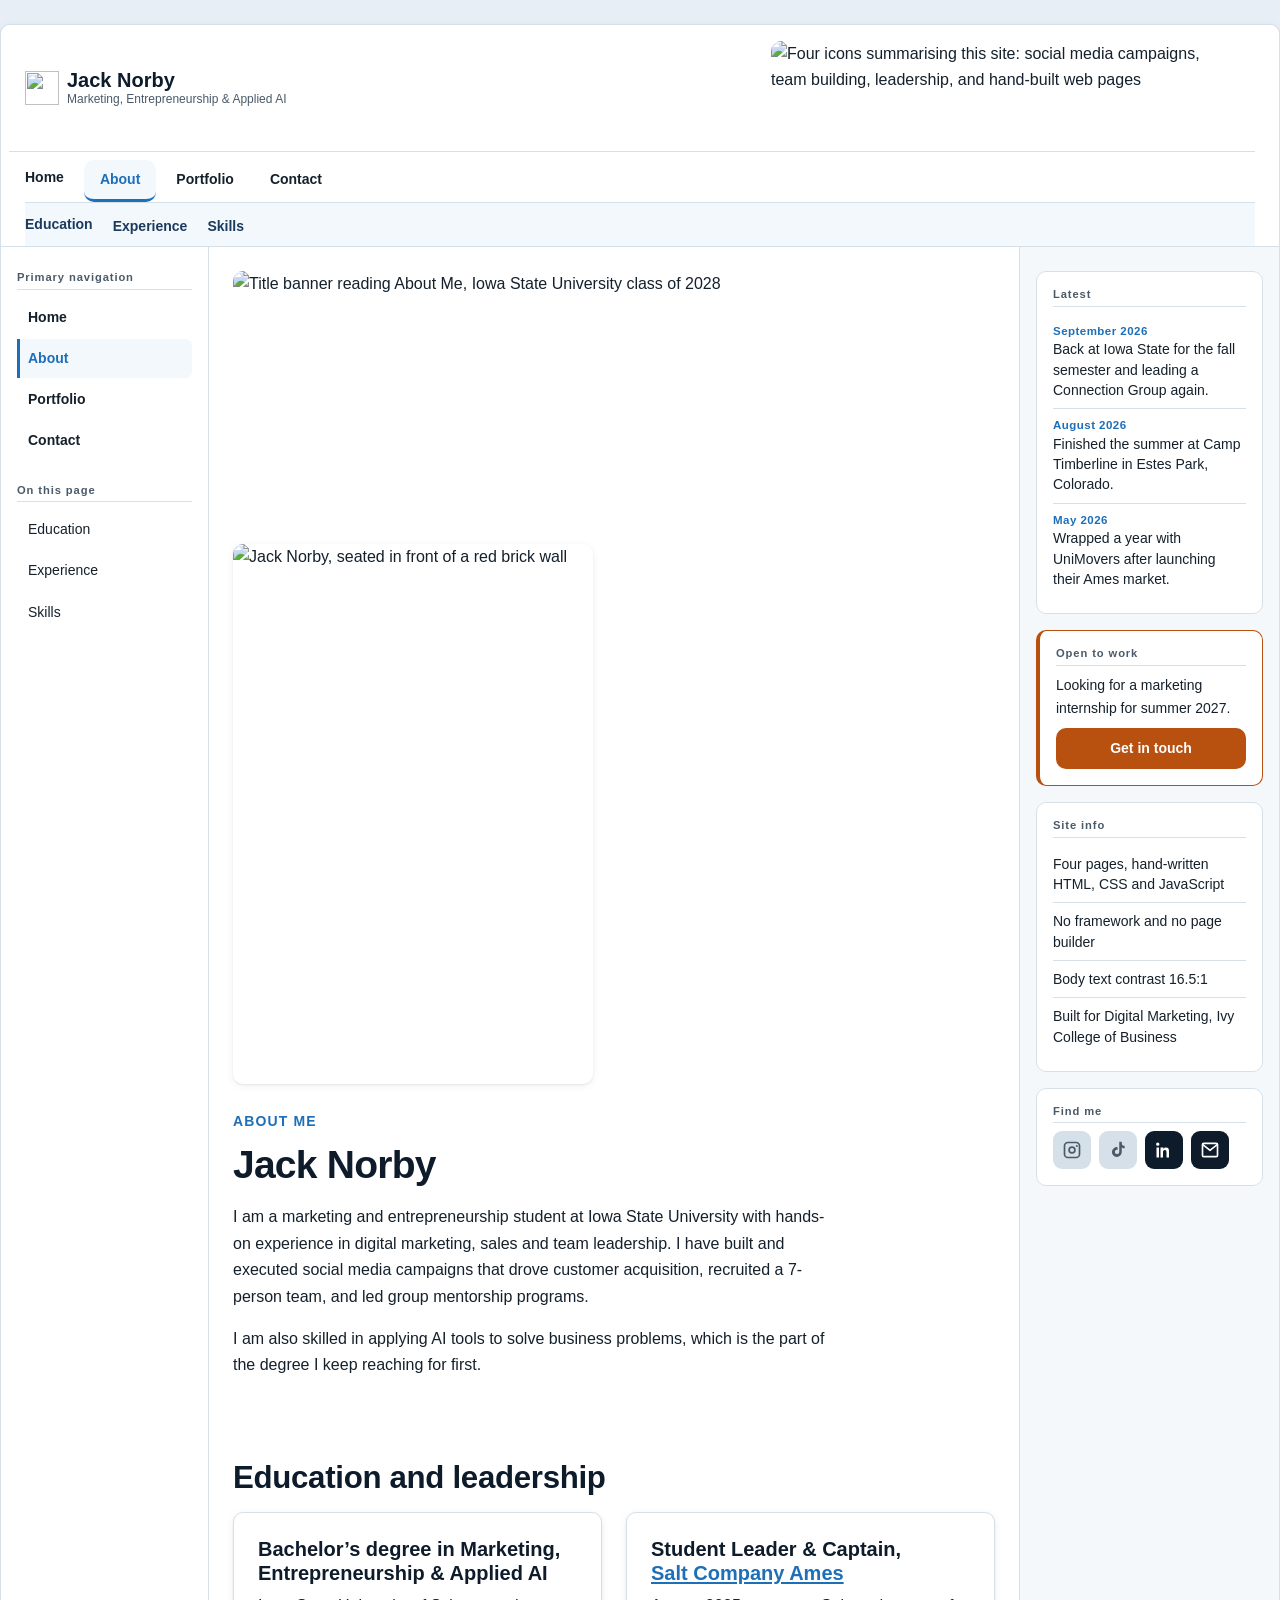
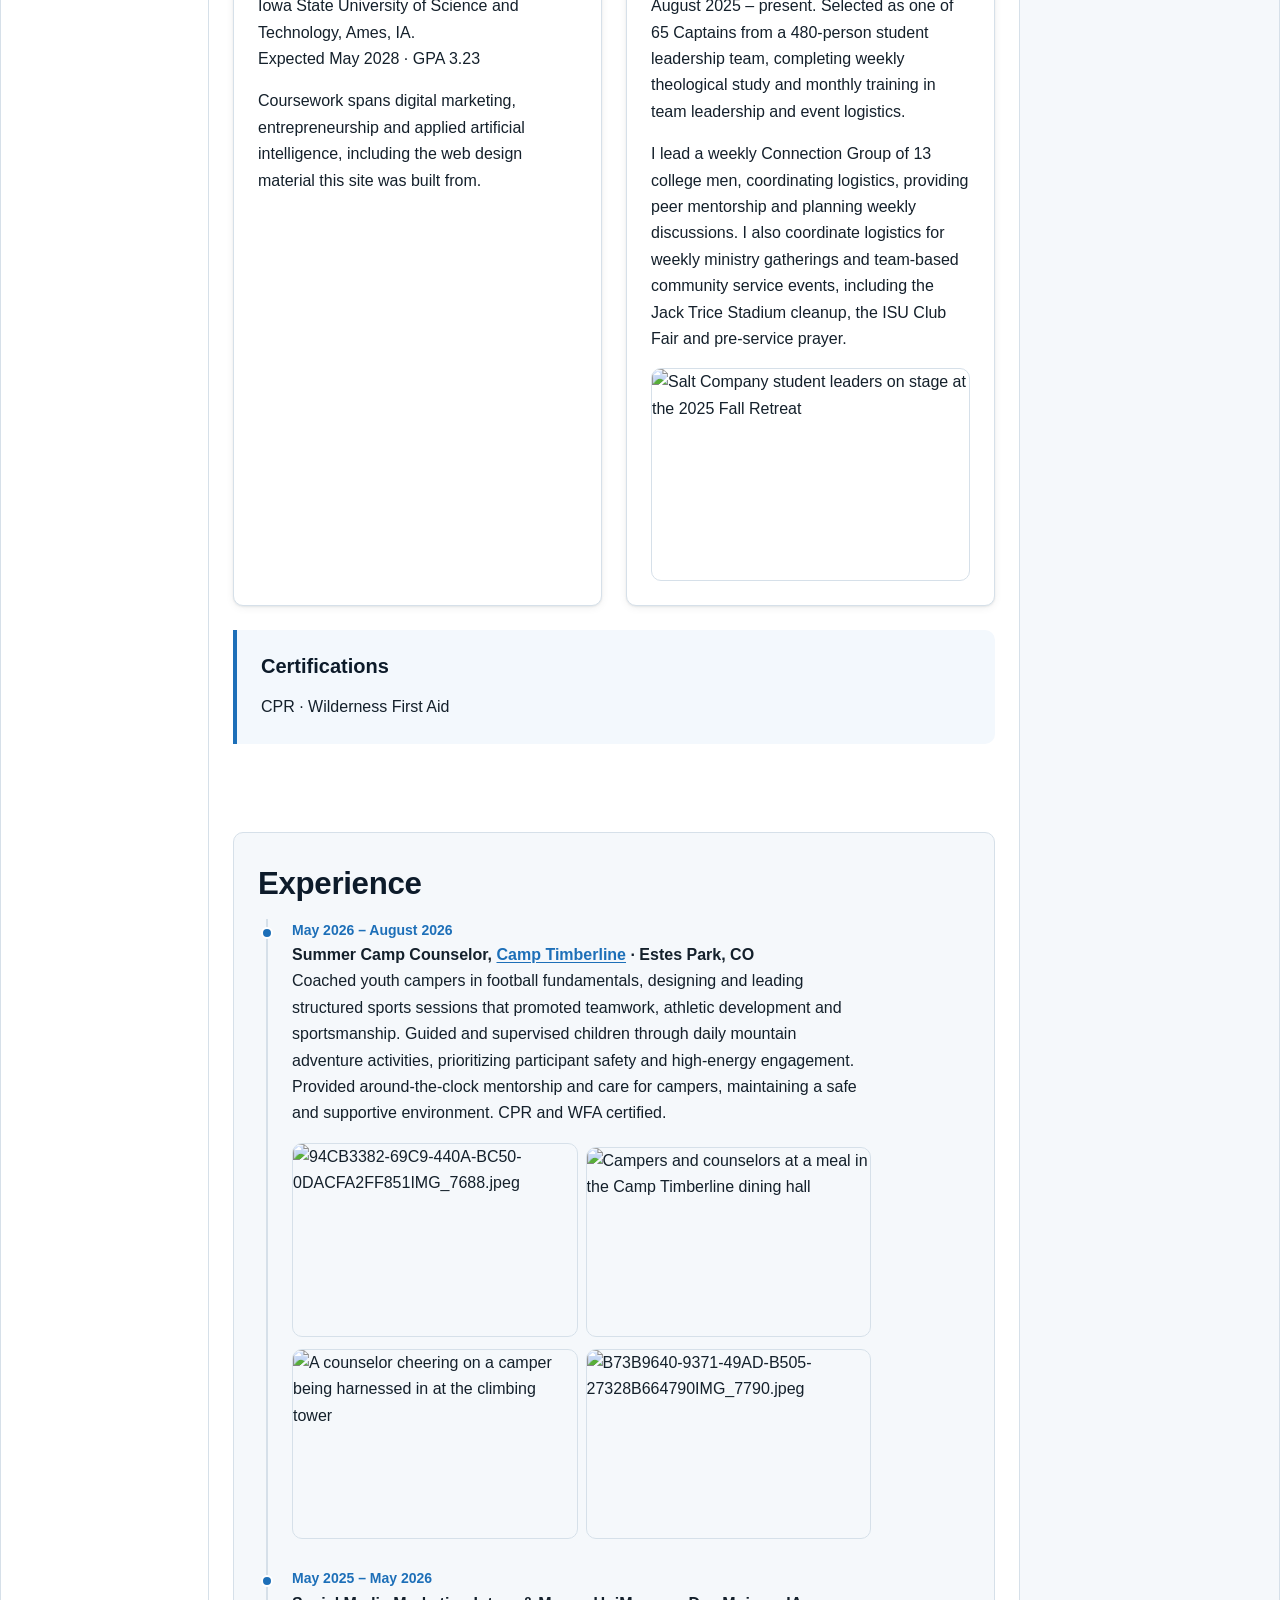
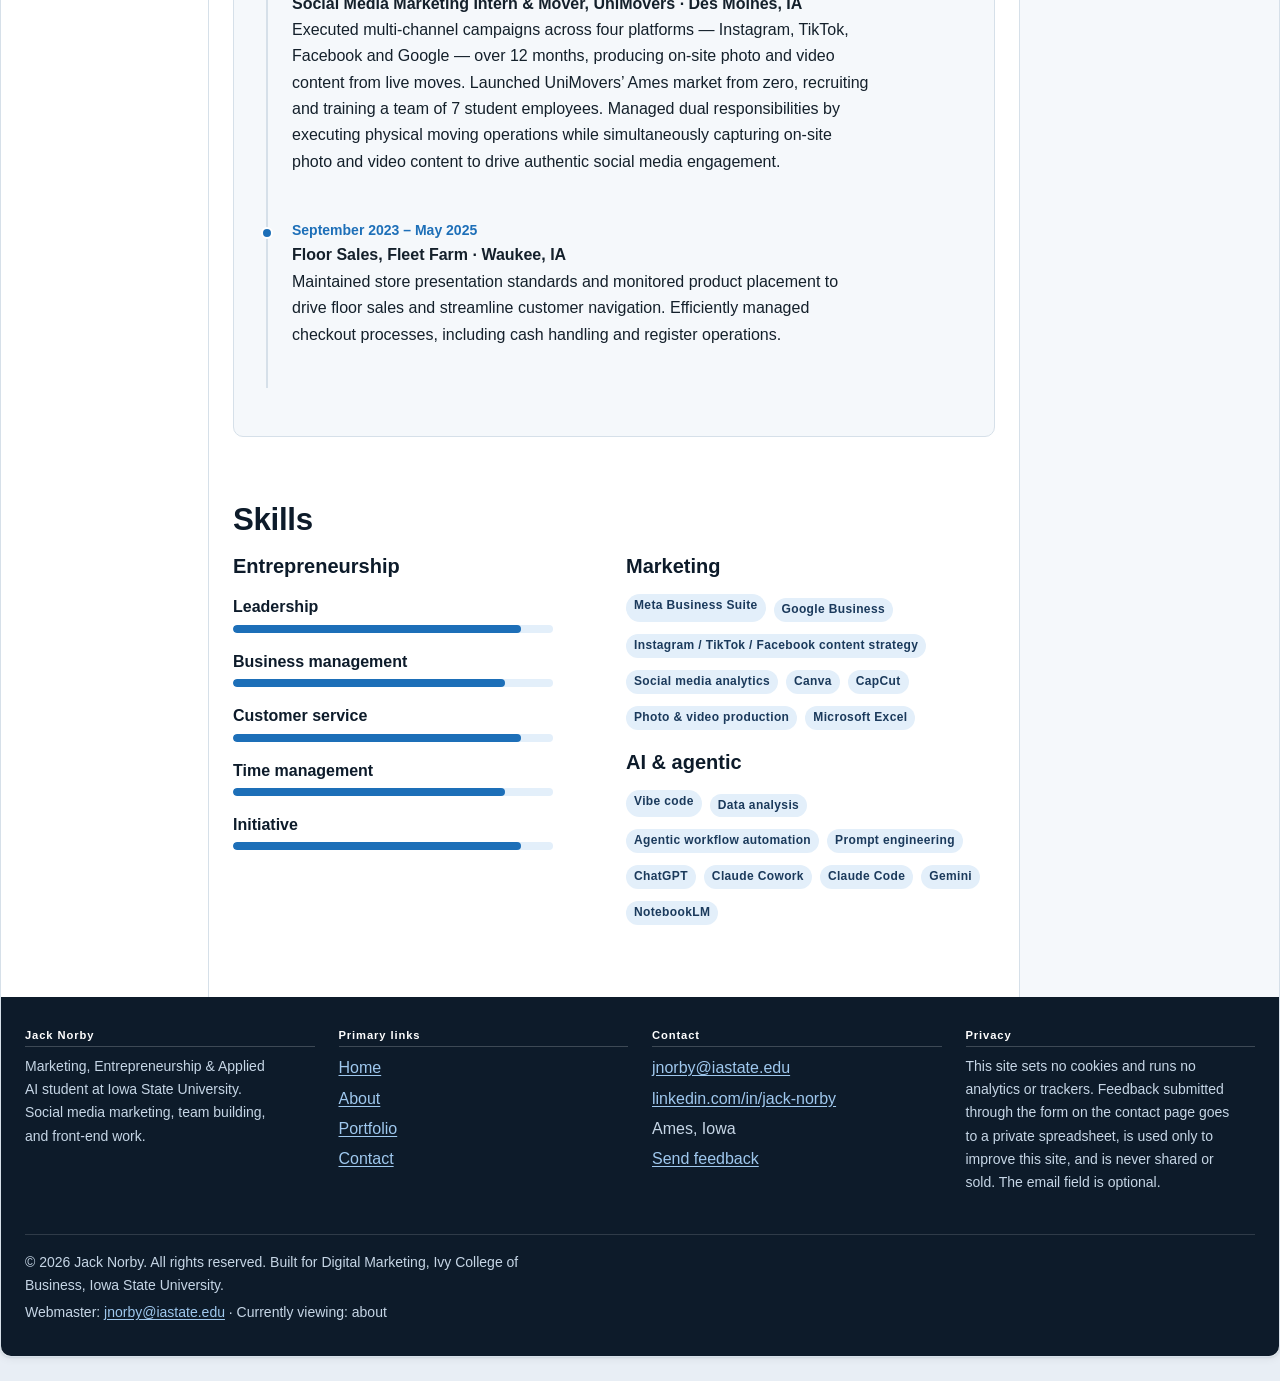
==== commit dadb651d: "Update about.html" ====
--- a/about.html
+++ b/about.html
@@ -129,7 +129,7 @@
                   <ul class="photo-row">
                     <li>
                       <img src="./images/camp-shoulders.jpg"
-                           alt="Camp Timberline counselors outside a cabin with campers riding on their shoulders"
+                           alt="94CB3382-69C9-440A-BC50-0DACFA2FF851IMG_7688.jpeg"
                            width="900" height="600" loading="lazy">
                     </li>
                     <li>
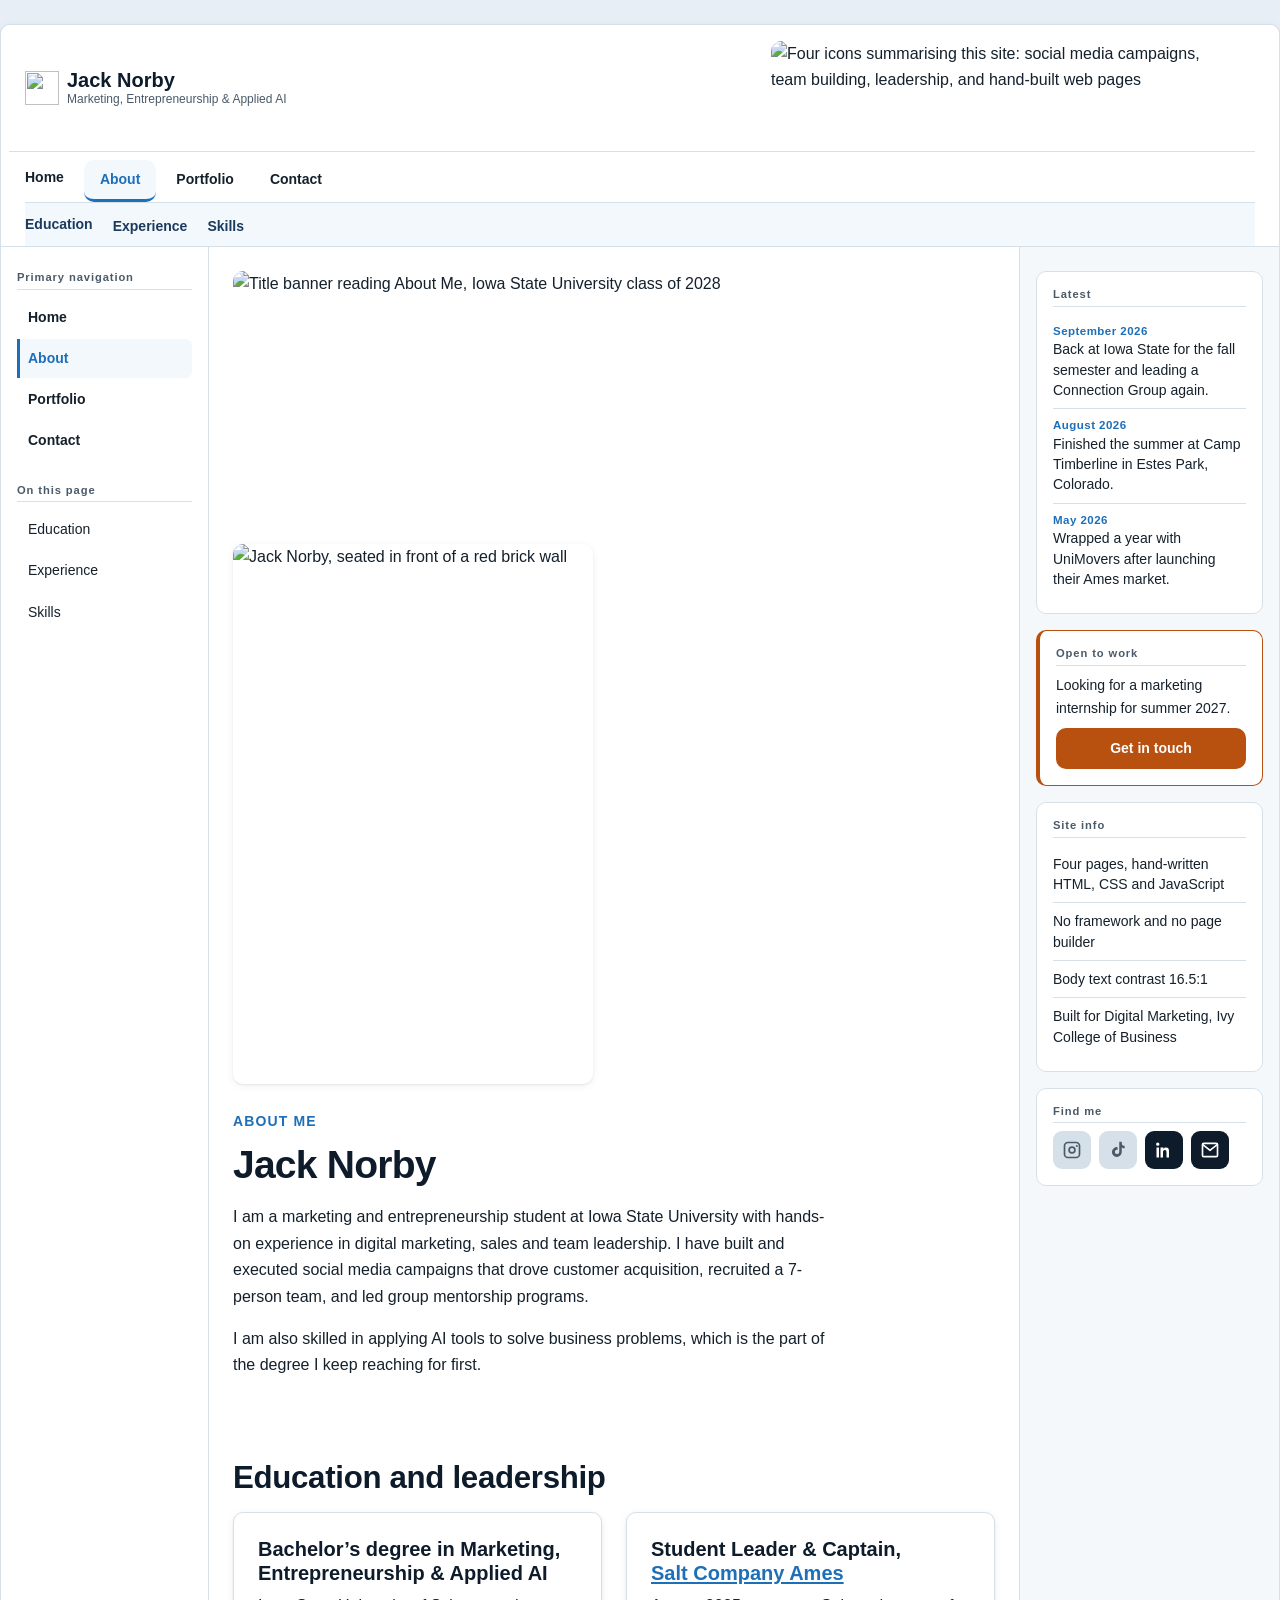
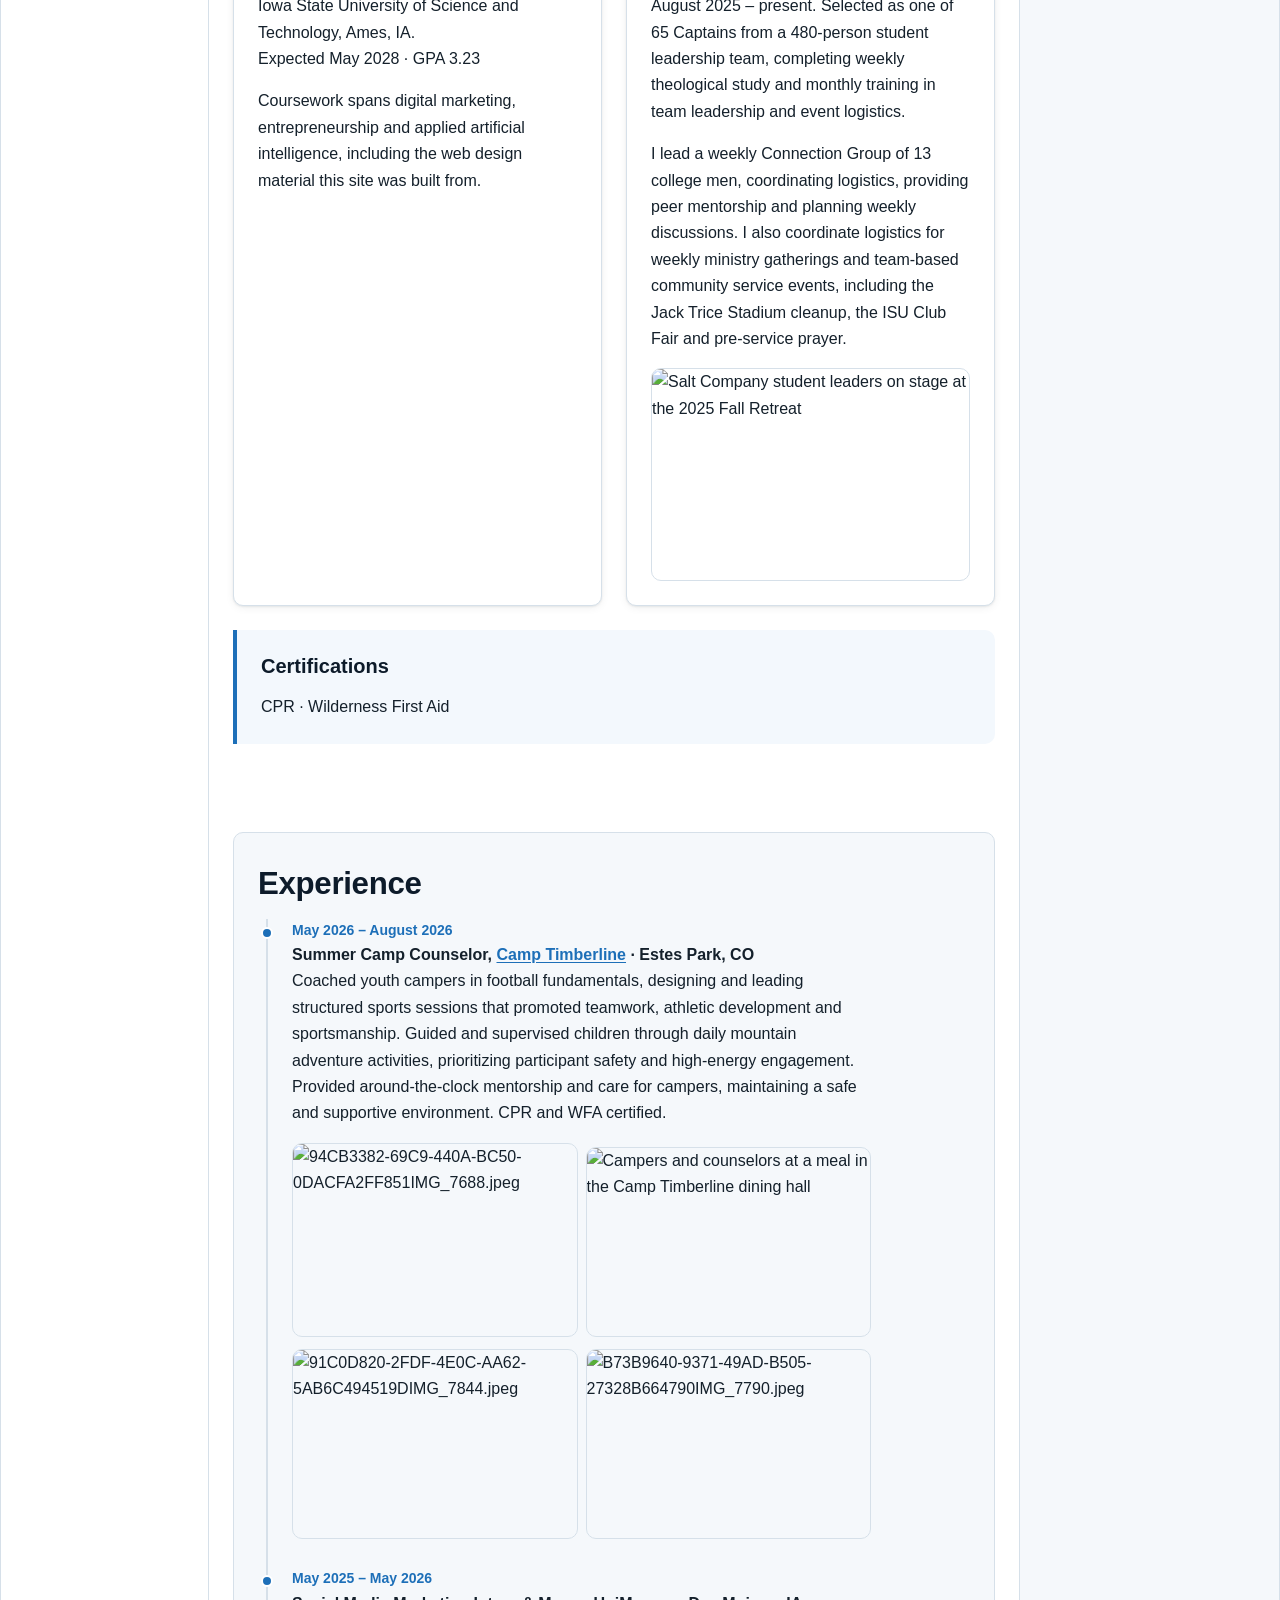
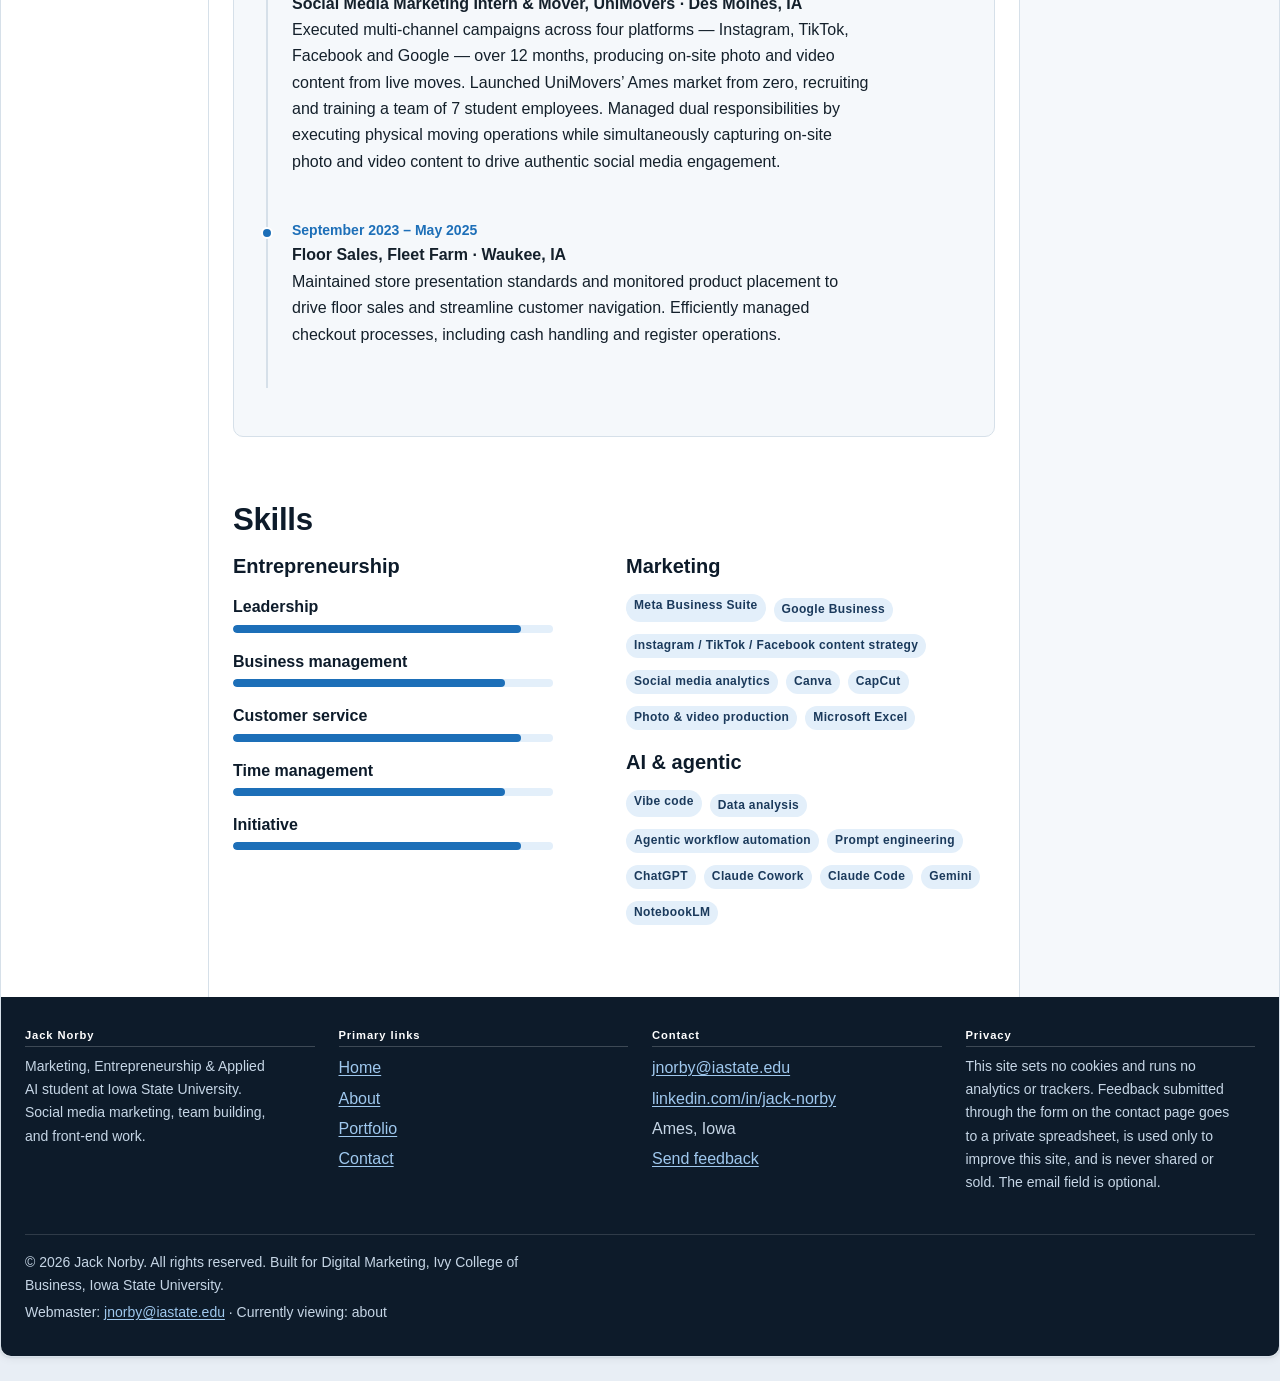
==== commit ad640dc4: "Update image alt text for climbing tower" ====
--- a/about.html
+++ b/about.html
@@ -139,7 +139,7 @@
                     </li>
                     <li>
                       <img src="./images/camp-climbing-tower.jpg"
-                           alt="A counselor cheering on a camper being harnessed in at the climbing tower"
+                           alt="91C0D820-2FDF-4E0C-AA62-5AB6C494519DIMG_7844.jpeg"
                            width="900" height="600" loading="lazy">
                     </li>
                     <li>
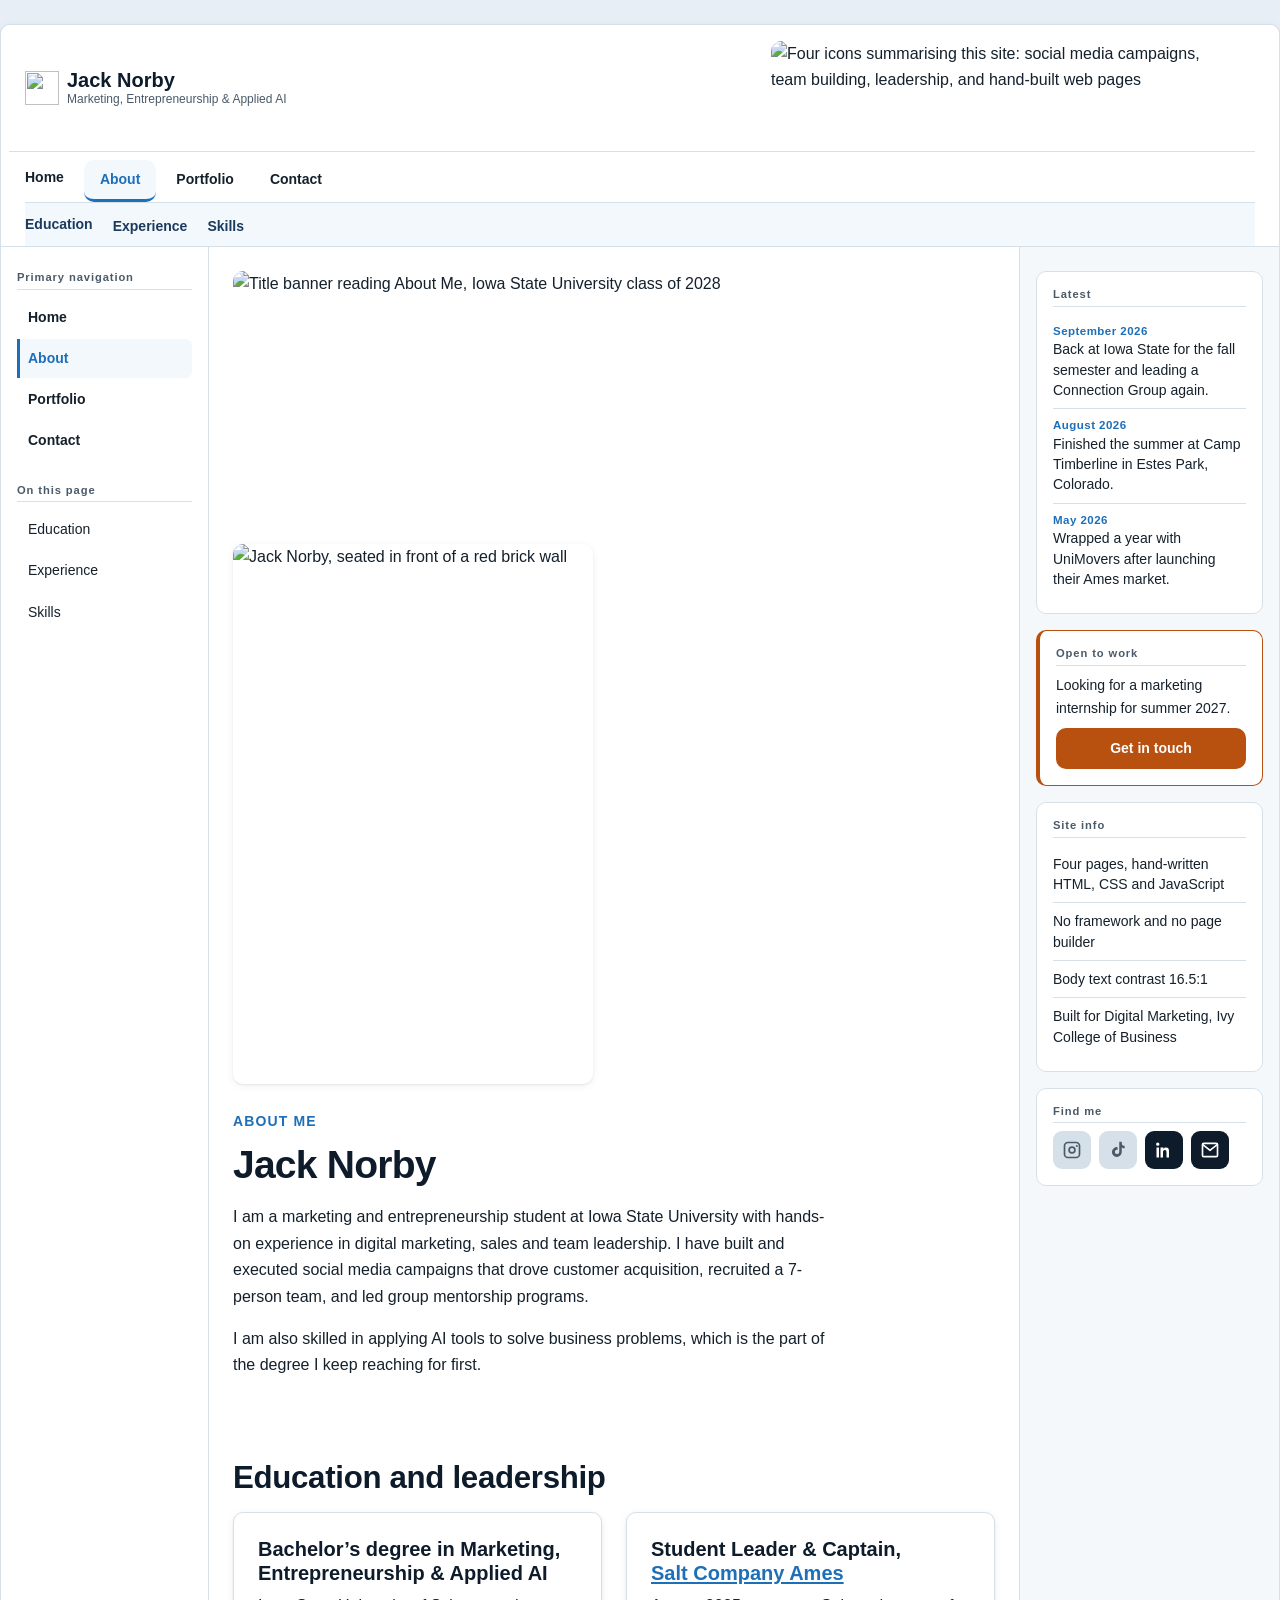
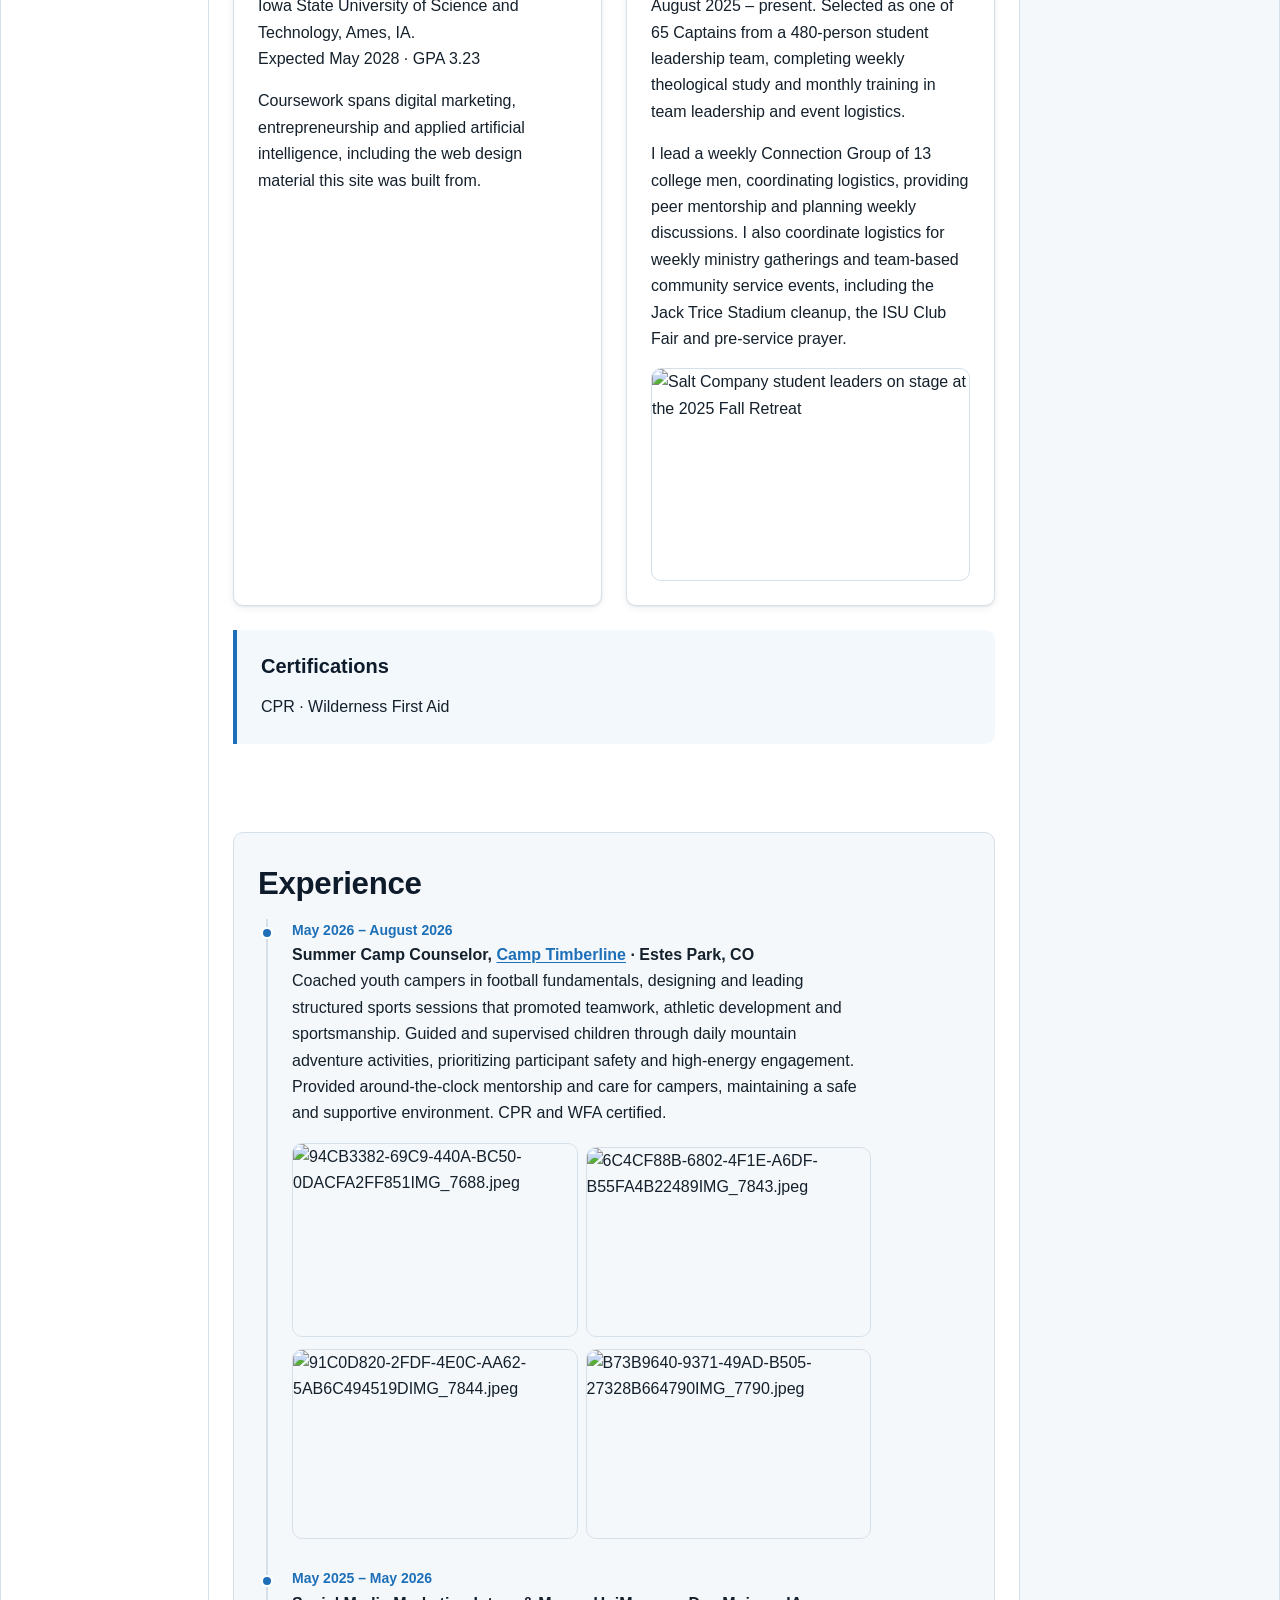
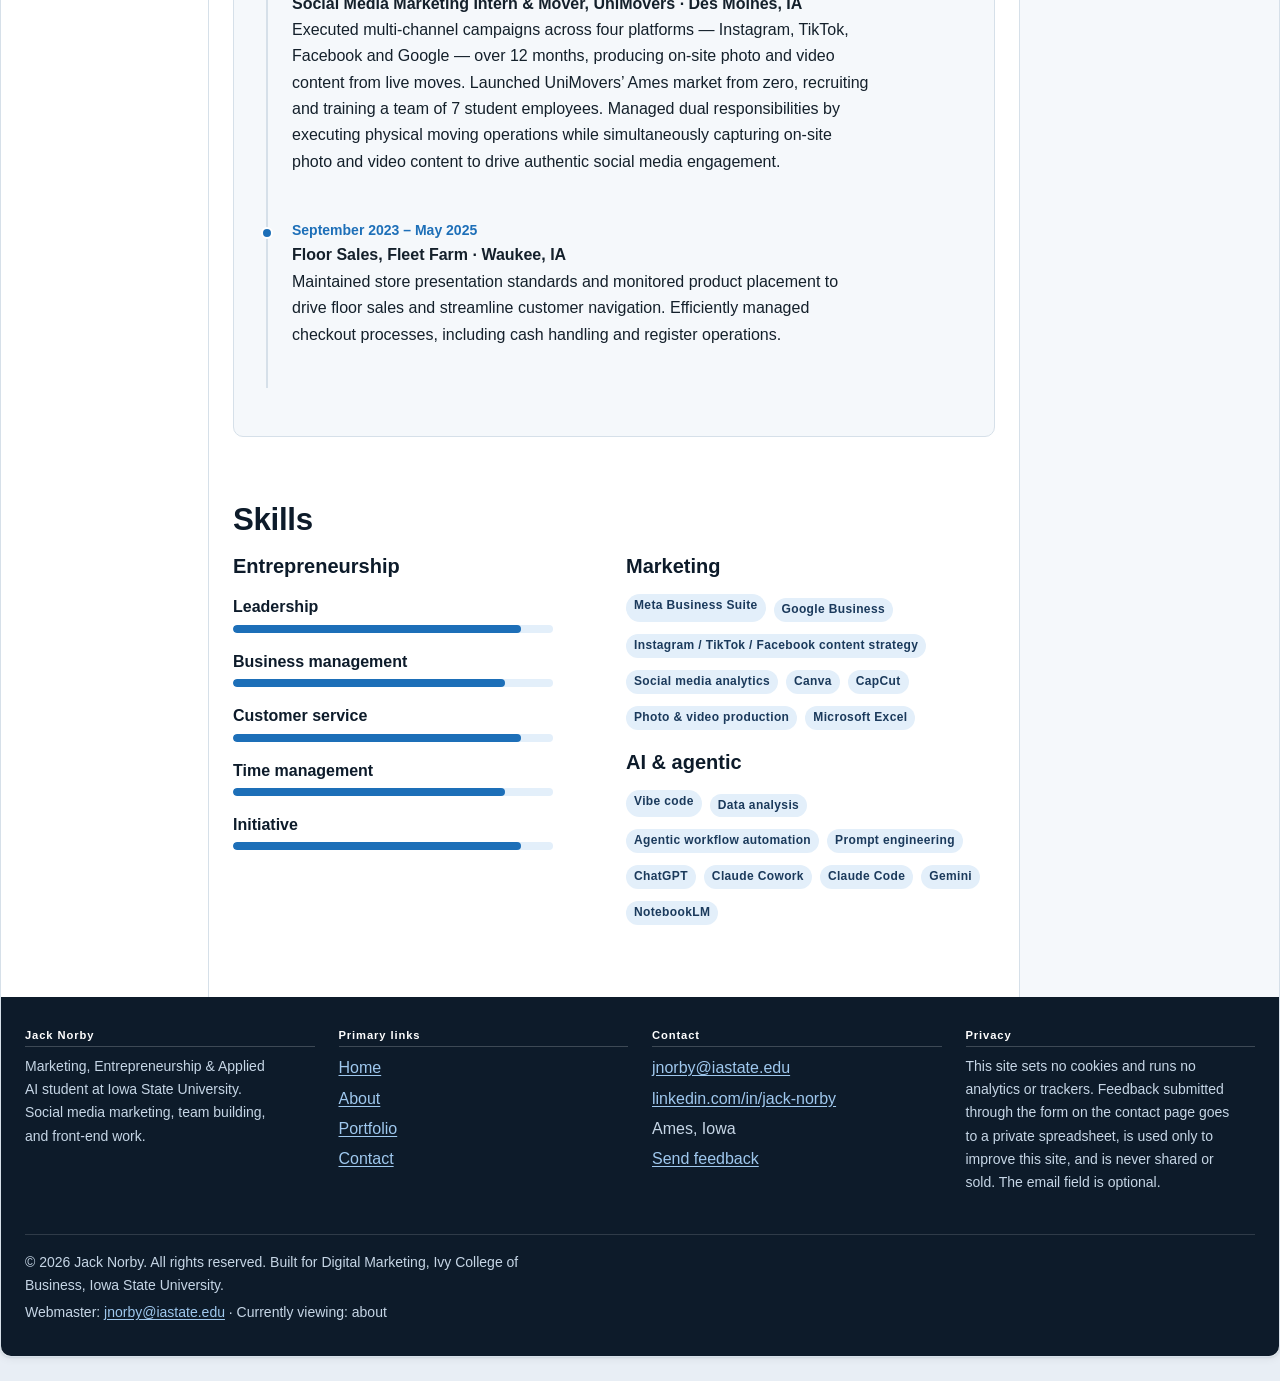
==== commit 5f1ba7d8: "Change alt text for dining hall image Updated the alt attribute for an image in about.html." ====
--- a/about.html
+++ b/about.html
@@ -134,7 +134,7 @@
                     </li>
                     <li>
                       <img src="./images/camp-dining-hall.jpg"
-                           alt="Campers and counselors at a meal in the Camp Timberline dining hall"
+                           alt="6C4CF88B-6802-4F1E-A6DF-B55FA4B22489IMG_7843.jpeg"
                            width="900" height="600" loading="lazy">
                     </li>
                     <li>
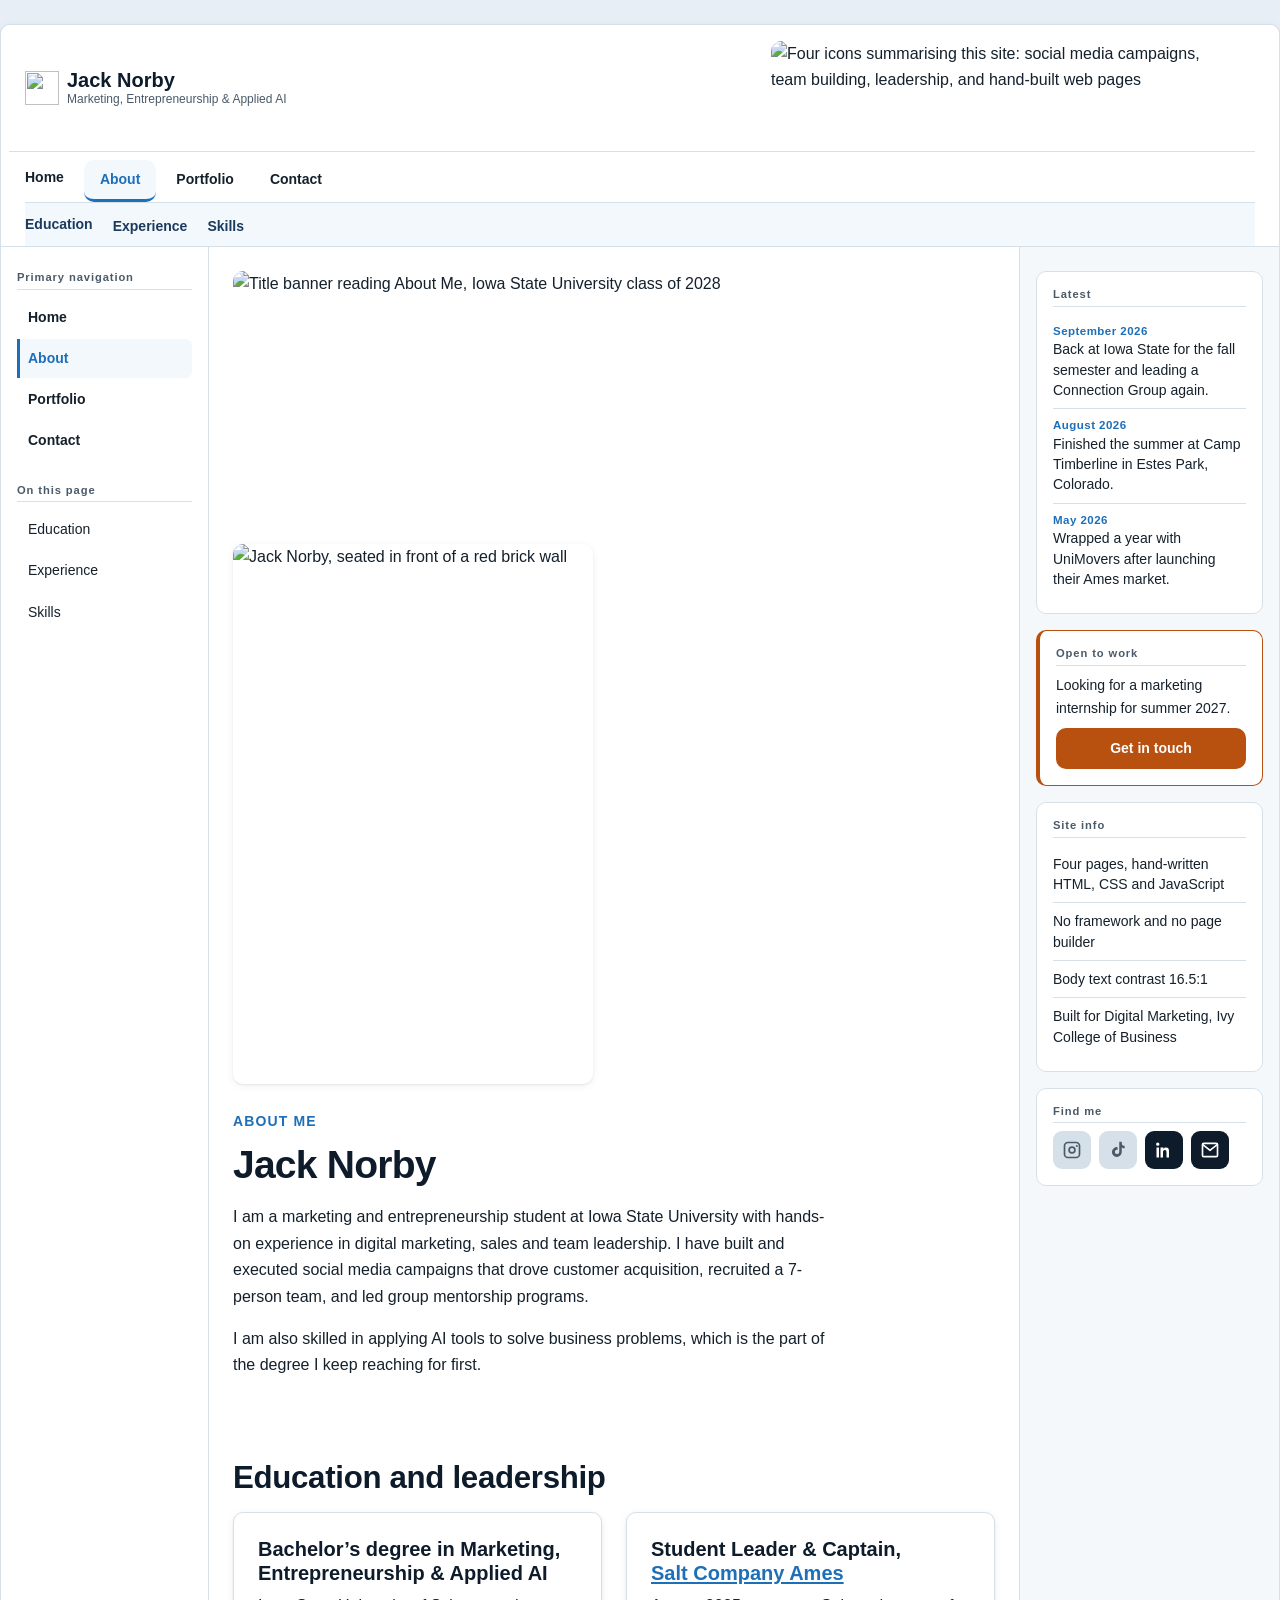
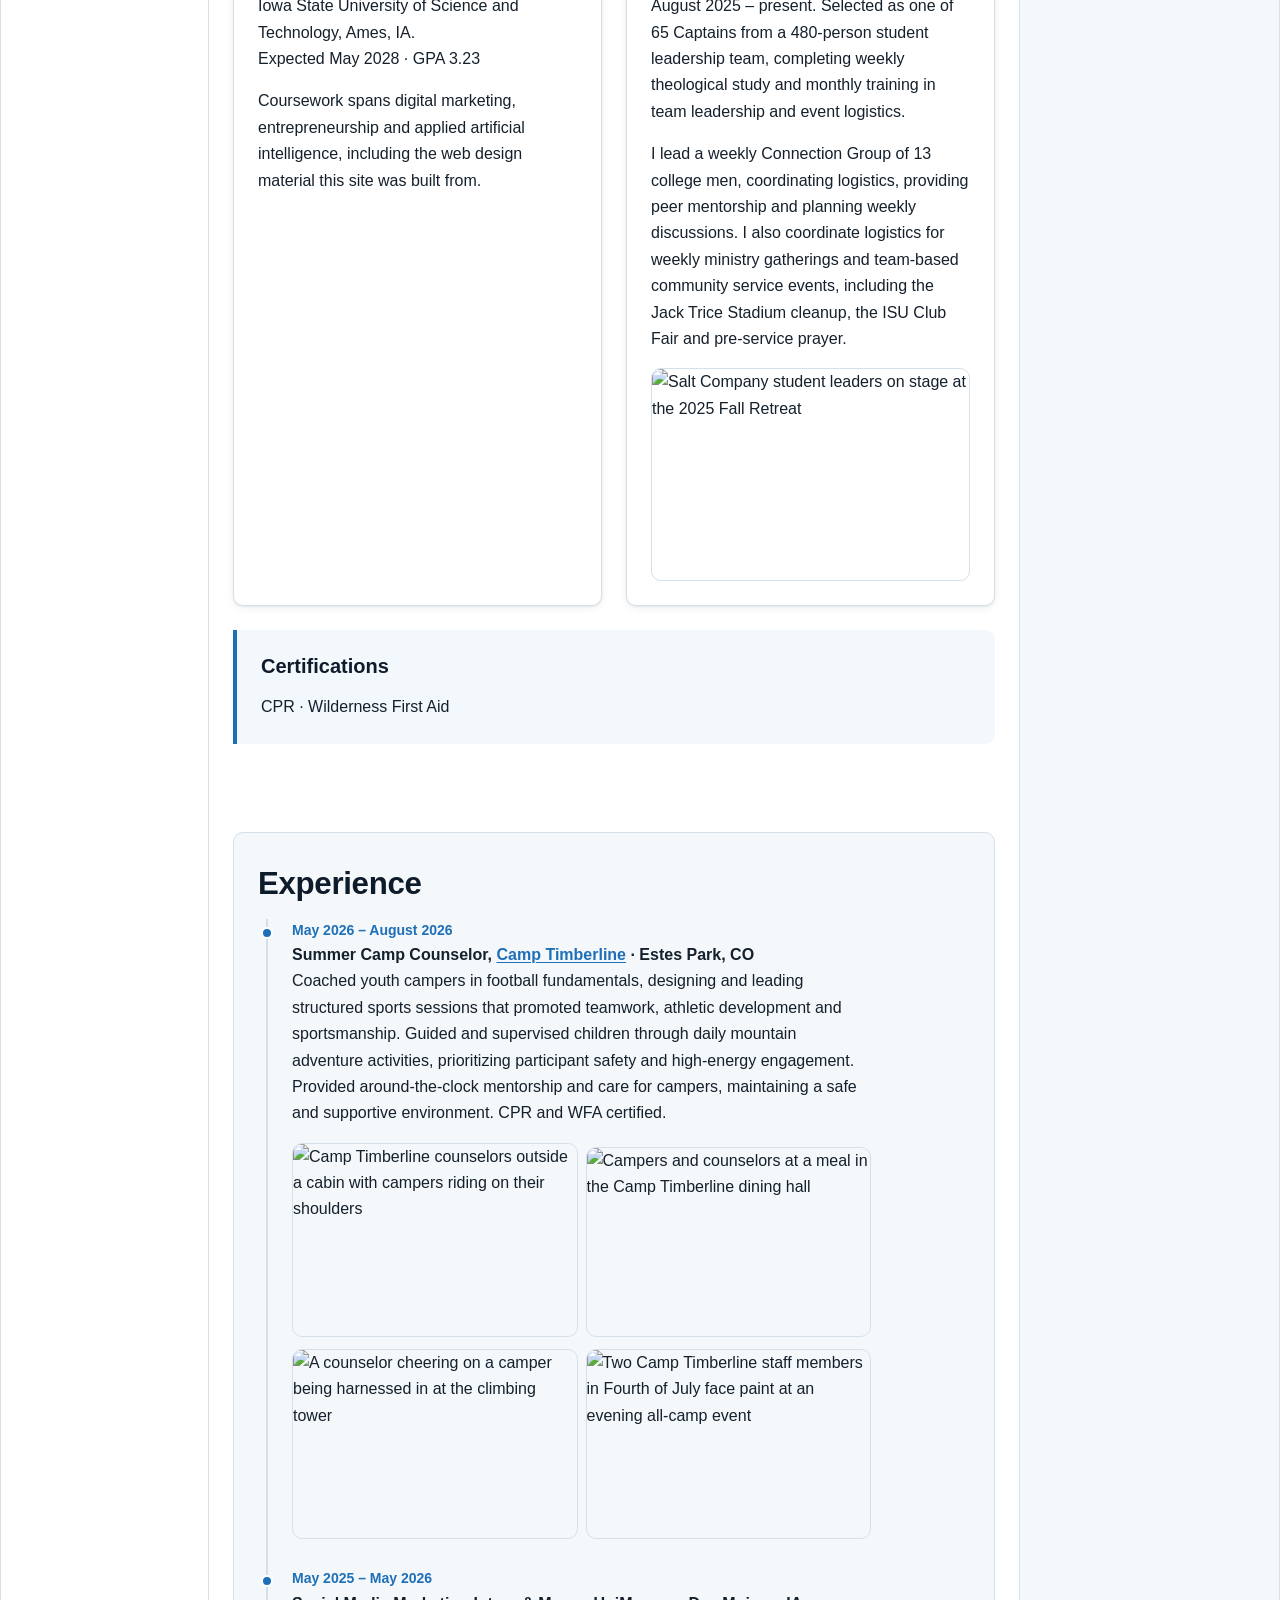
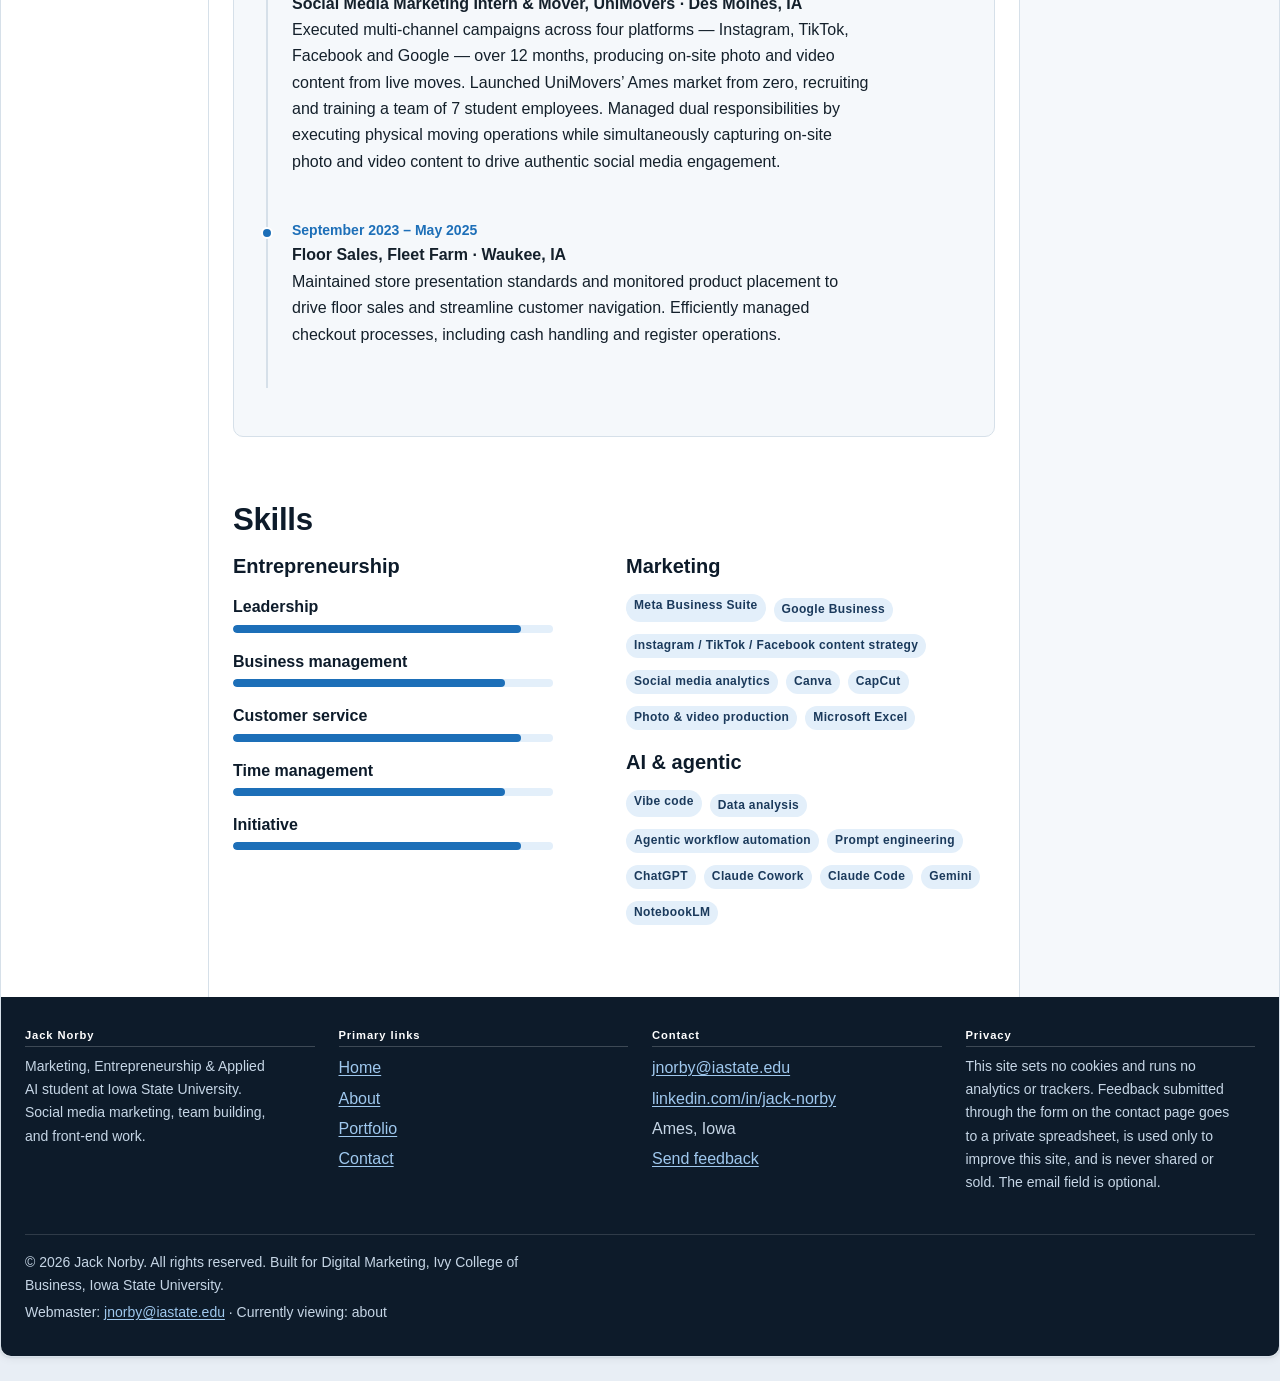
==== commit f0a075e3: "Add files via upload" ====
--- a/about.html
+++ b/about.html
@@ -95,7 +95,7 @@
                     the Jack Trice Stadium cleanup, the ISU Club Fair and
                     pre-service prayer.
                   </p>
-                  <img class="card__photo" src="C459378B-17AA-497D-8F21-40AE2F167F63IMG_5621.heic"
+                  <img class="card__photo" src="./images/salt-retreat.jpg"
                        alt="Salt Company student leaders on stage at the 2025 Fall Retreat"
                        width="900" height="600" loading="lazy">
                 </div>
@@ -129,22 +129,22 @@
                   <ul class="photo-row">
                     <li>
                       <img src="./images/camp-shoulders.jpg"
-                           alt="94CB3382-69C9-440A-BC50-0DACFA2FF851IMG_7688.jpeg"
+                           alt="Camp Timberline counselors outside a cabin with campers riding on their shoulders"
                            width="900" height="600" loading="lazy">
                     </li>
                     <li>
                       <img src="./images/camp-dining-hall.jpg"
-                           alt="6C4CF88B-6802-4F1E-A6DF-B55FA4B22489IMG_7843.jpeg"
+                           alt="Campers and counselors at a meal in the Camp Timberline dining hall"
                            width="900" height="600" loading="lazy">
                     </li>
                     <li>
                       <img src="./images/camp-climbing-tower.jpg"
-                           alt="91C0D820-2FDF-4E0C-AA62-5AB6C494519DIMG_7844.jpeg"
+                           alt="A counselor cheering on a camper being harnessed in at the climbing tower"
                            width="900" height="600" loading="lazy">
                     </li>
                     <li>
                       <img src="./images/camp-fourth-of-july.jpg"
-                           alt="B73B9640-9371-49AD-B505-27328B664790IMG_7790.jpeg"
+                           alt="Two Camp Timberline staff members in Fourth of July face paint at an evening all-camp event"
                            width="900" height="600" loading="lazy">
                     </li>
                   </ul>
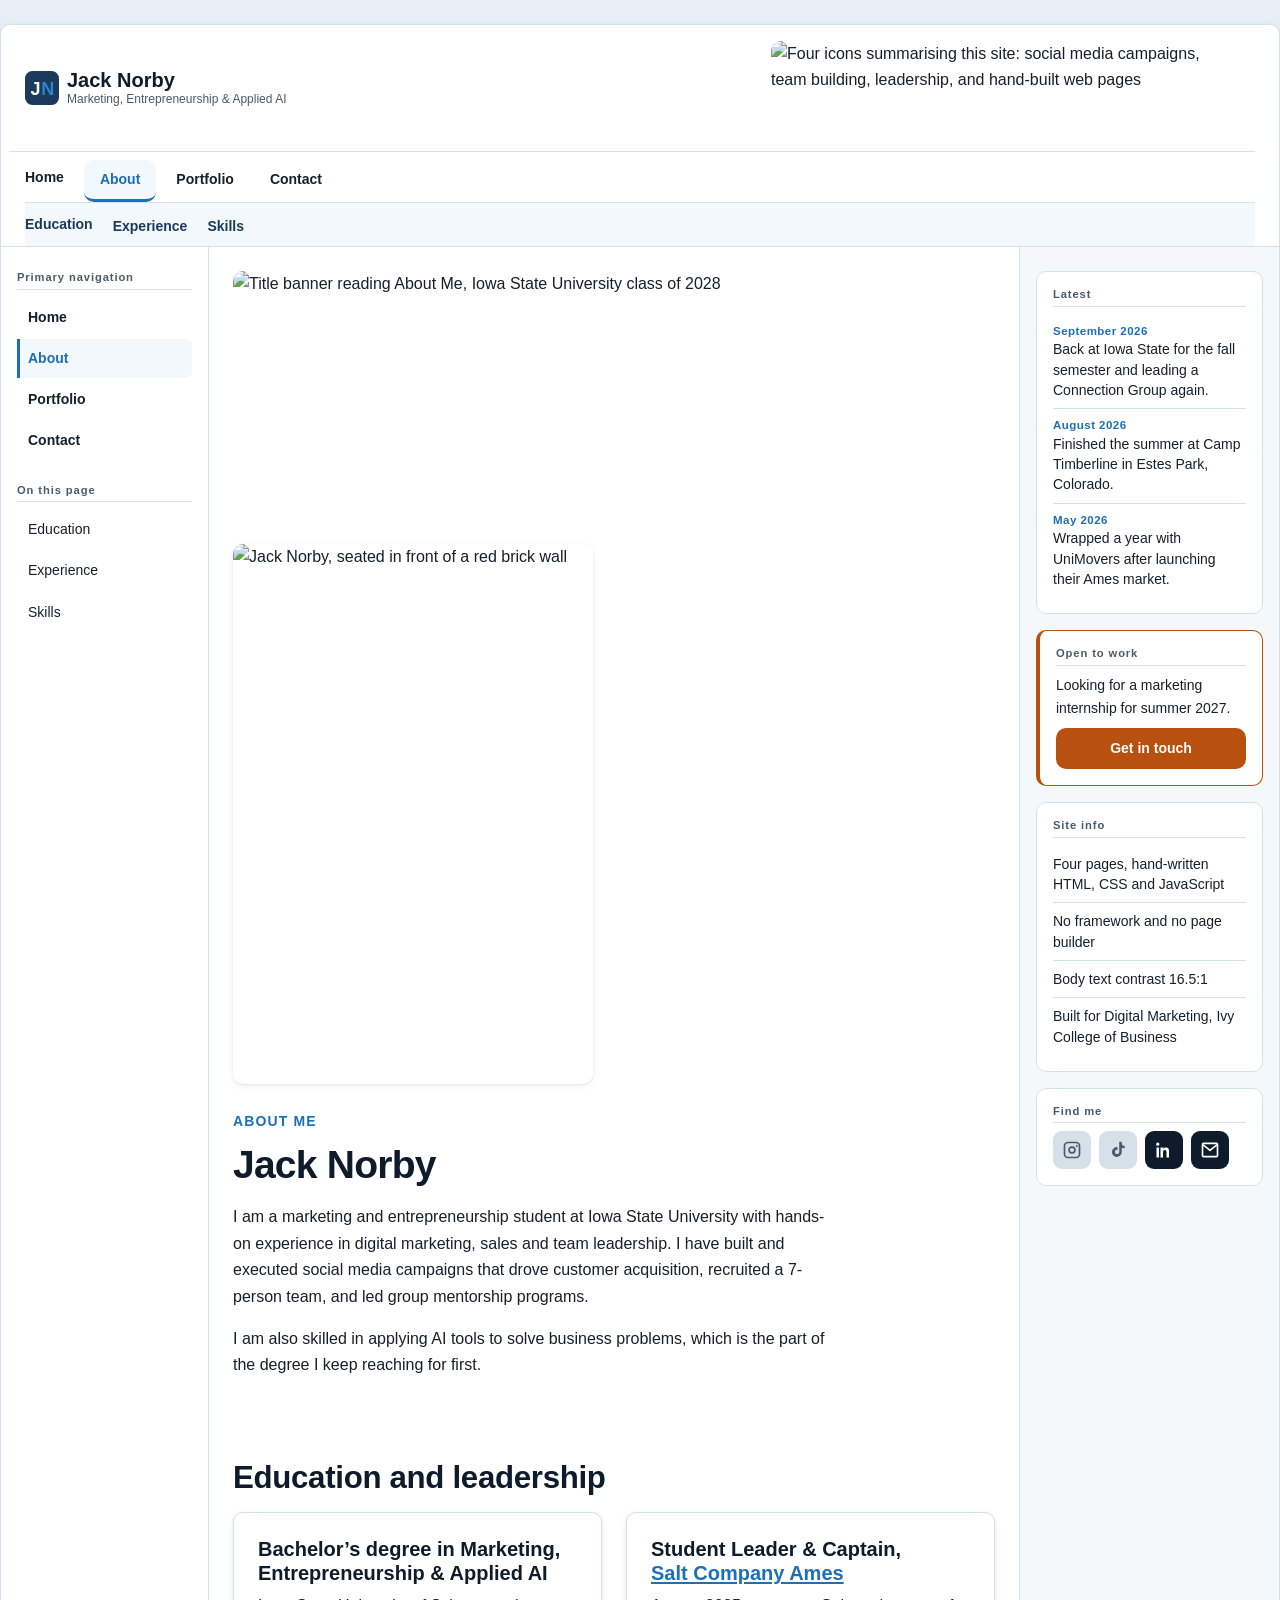
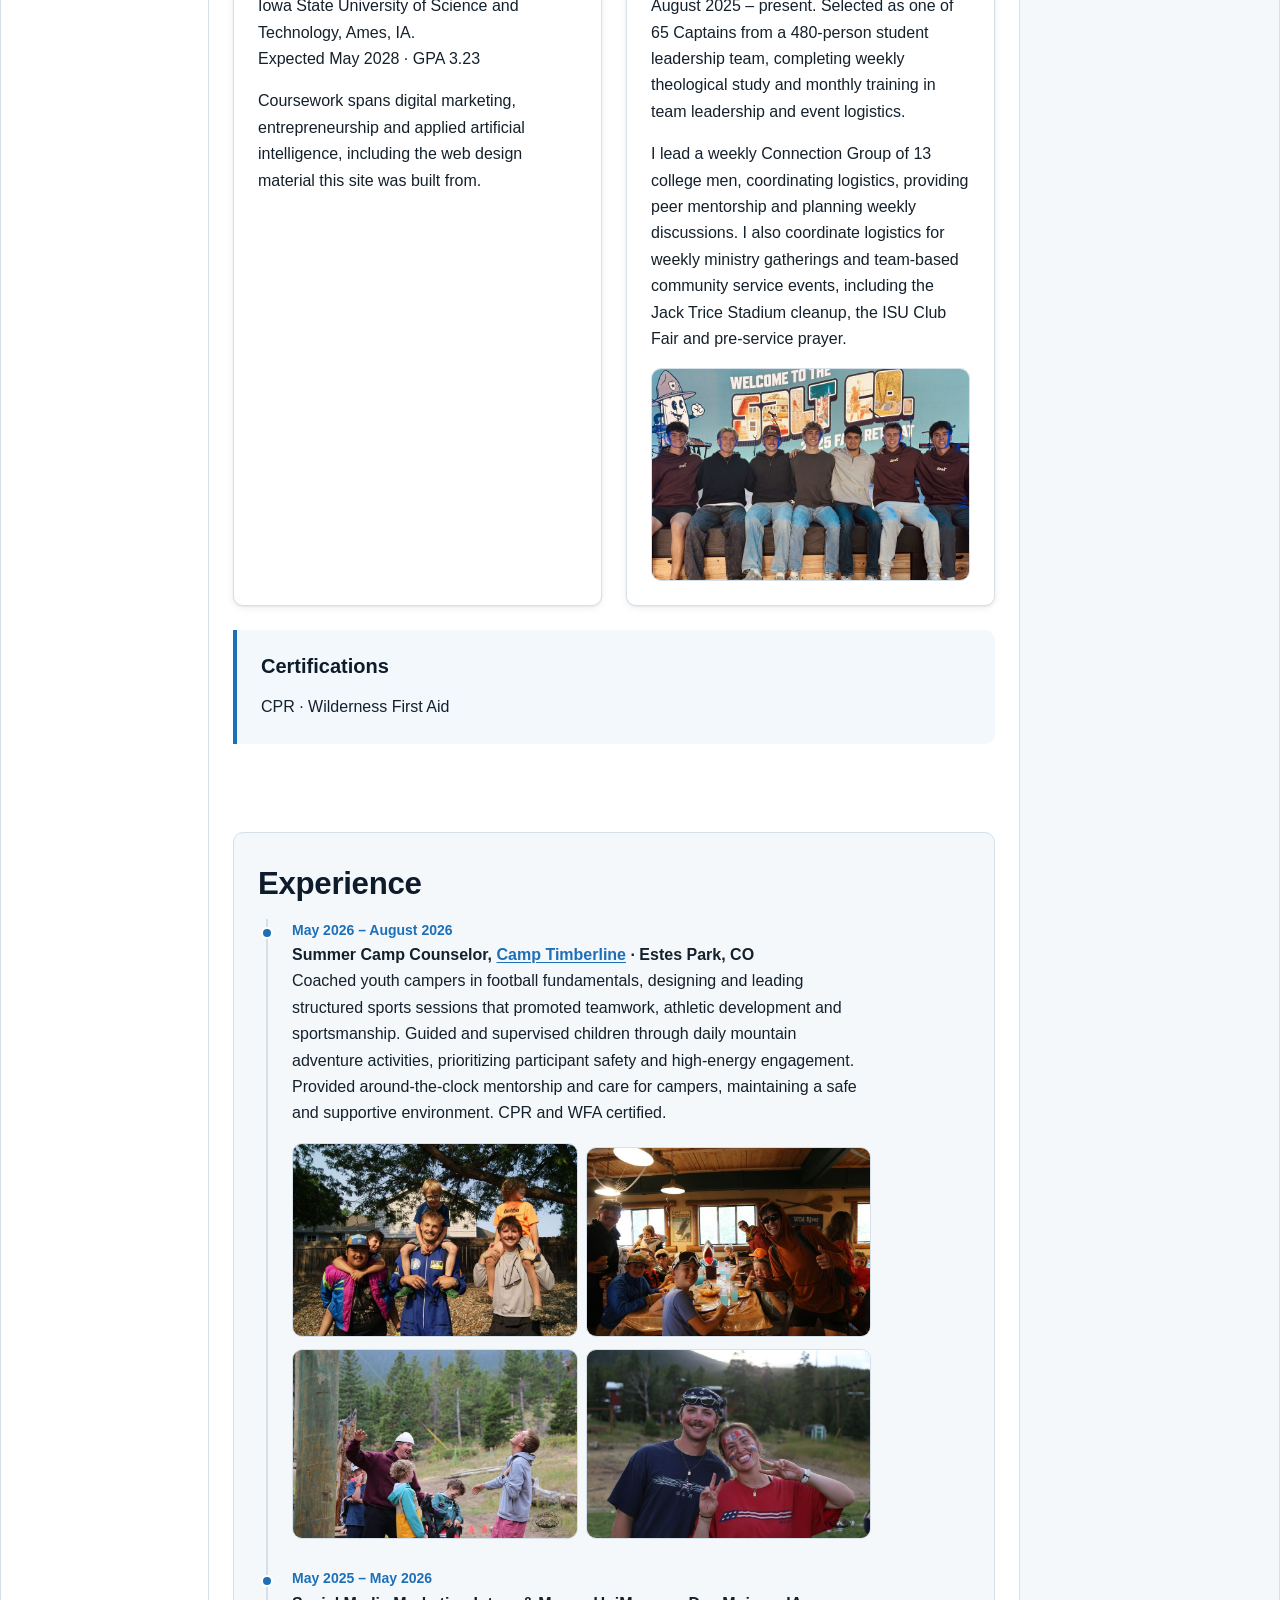
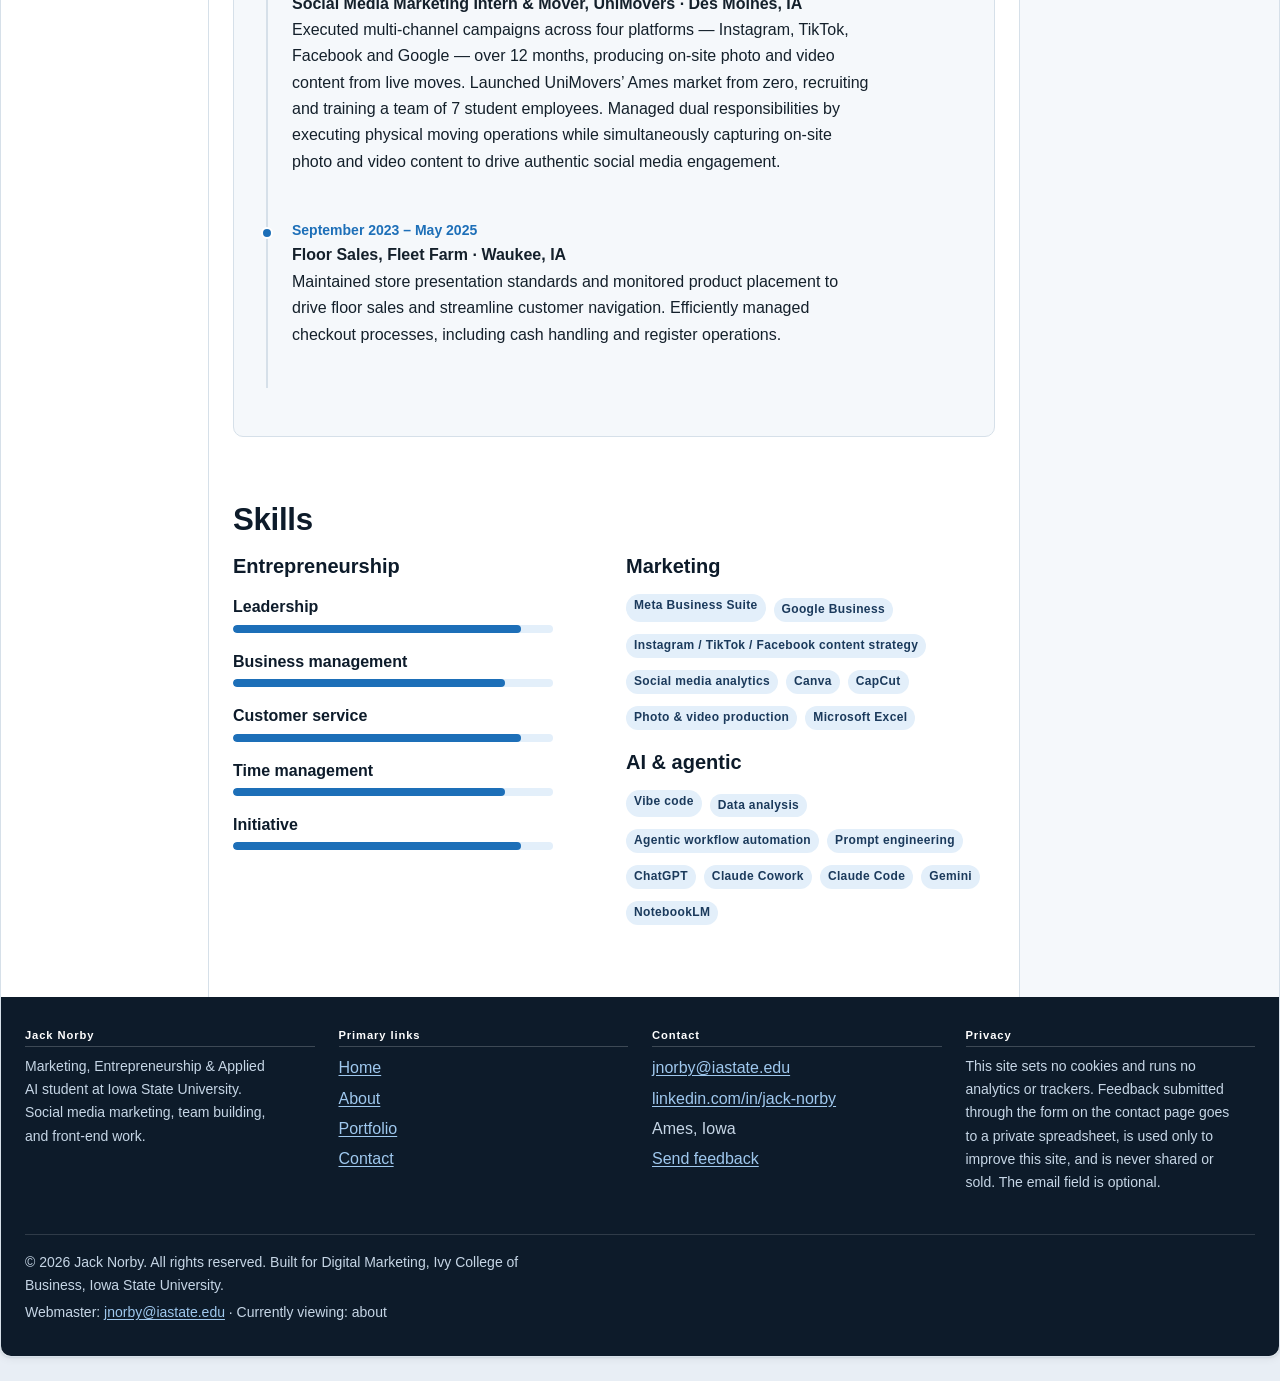
==== commit 235e869d: "Add files via upload" ====
--- a/about.html
+++ b/about.html
@@ -5,7 +5,7 @@
   <meta name="viewport" content="width=device-width, initial-scale=1.0">
   <meta name="description" content="About Jack Norby — marketing and entrepreneurship student at Iowa State University with hands-on experience in digital marketing, sales and team leadership.">
   <title>About Me | Jack Norby</title>
-  <link rel="icon" href="./images/favicon.svg" type="image/svg+xml">
+  <link rel="icon" href="./favicon.svg" type="image/svg+xml">
   <link rel="stylesheet" href="./styles.css">
 </head>
 <body>
@@ -95,7 +95,7 @@
                     the Jack Trice Stadium cleanup, the ISU Club Fair and
                     pre-service prayer.
                   </p>
-                  <img class="card__photo" src="./images/salt-retreat.jpg"
+                  <img class="card__photo" src="./salt-retreat.jpg"
                        alt="Salt Company student leaders on stage at the 2025 Fall Retreat"
                        width="900" height="600" loading="lazy">
                 </div>
@@ -128,22 +128,22 @@
                   </p>
                   <ul class="photo-row">
                     <li>
-                      <img src="./images/camp-shoulders.jpg"
+                      <img src="./camp-shoulders.jpg"
                            alt="Camp Timberline counselors outside a cabin with campers riding on their shoulders"
                            width="900" height="600" loading="lazy">
                     </li>
                     <li>
-                      <img src="./images/camp-dining-hall.jpg"
+                      <img src="./camp-dining-hall.jpg"
                            alt="Campers and counselors at a meal in the Camp Timberline dining hall"
                            width="900" height="600" loading="lazy">
                     </li>
                     <li>
-                      <img src="./images/camp-climbing-tower.jpg"
+                      <img src="./camp-climbing-tower.jpg"
                            alt="A counselor cheering on a camper being harnessed in at the climbing tower"
                            width="900" height="600" loading="lazy">
                     </li>
                     <li>
-                      <img src="./images/camp-fourth-of-july.jpg"
+                      <img src="./camp-fourth-of-july.jpg"
                            alt="Two Camp Timberline staff members in Fourth of July face paint at an evening all-camp event"
                            width="900" height="600" loading="lazy">
                     </li>
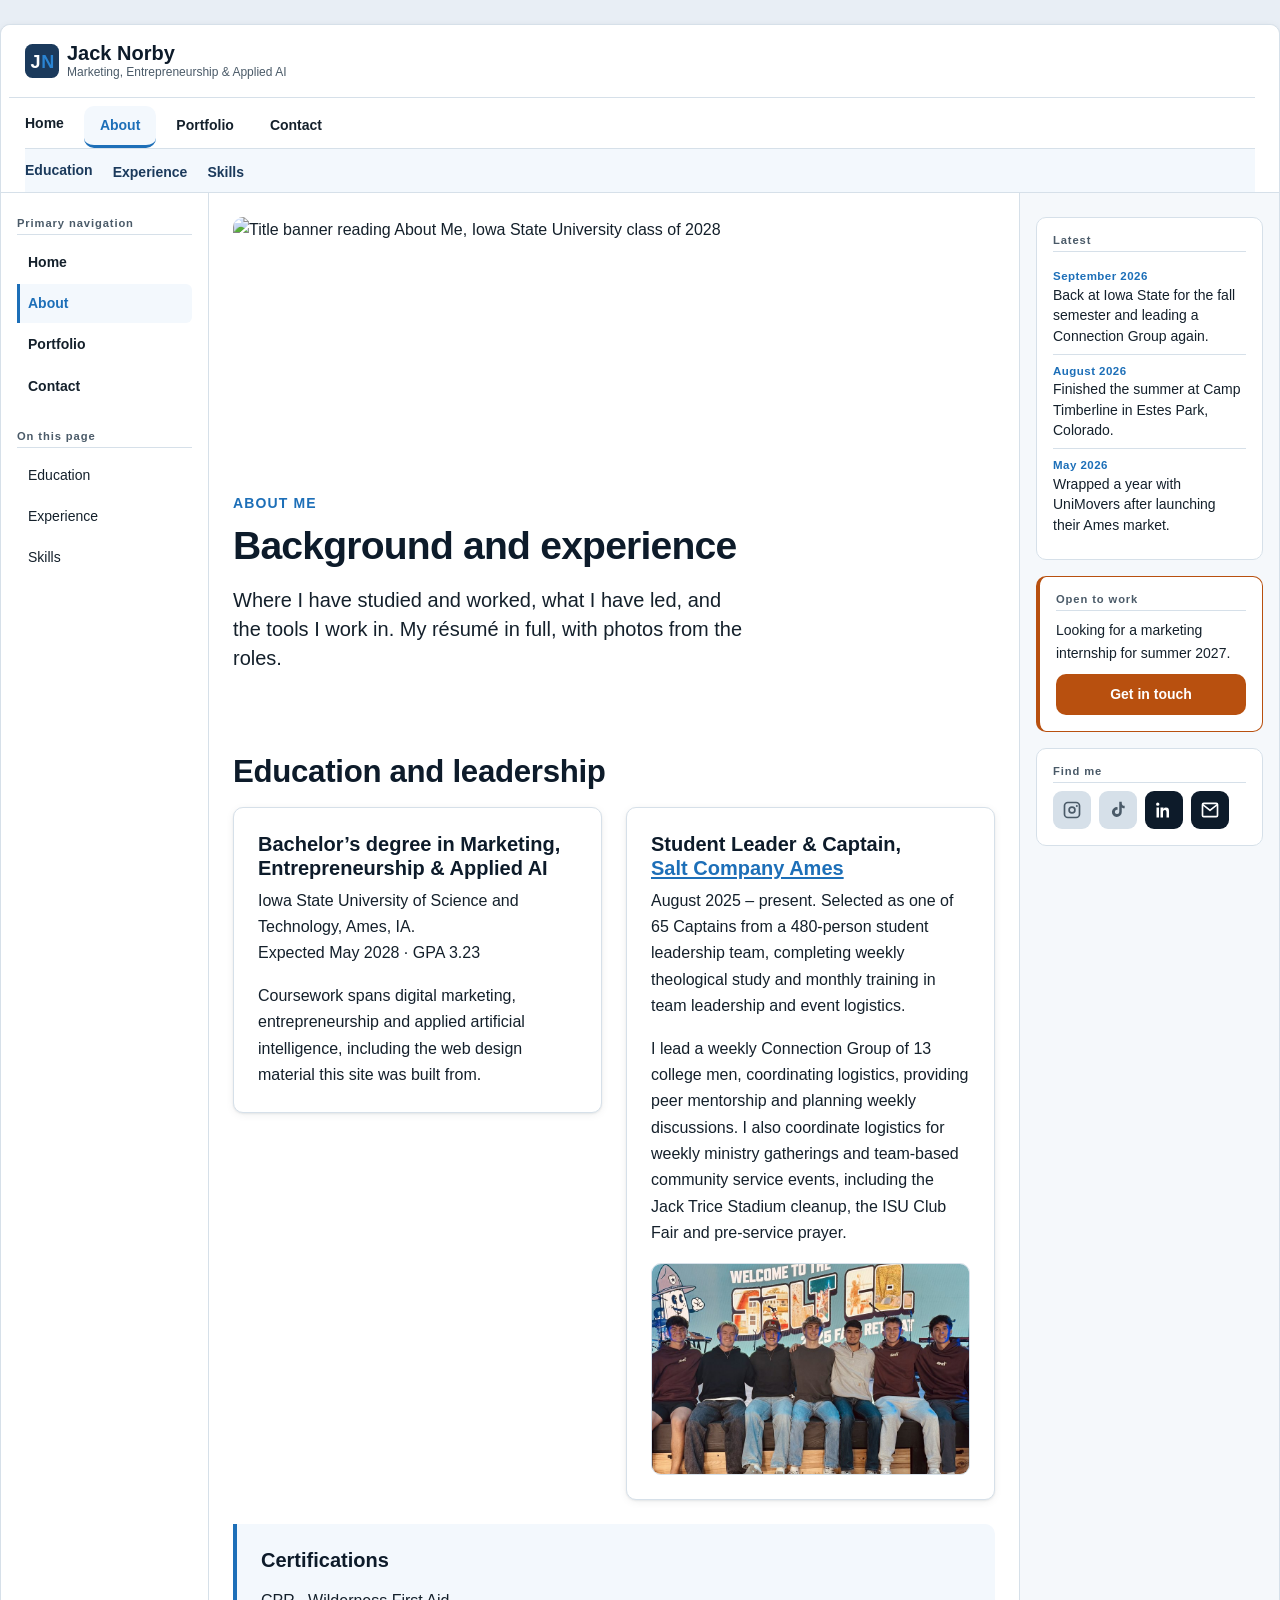
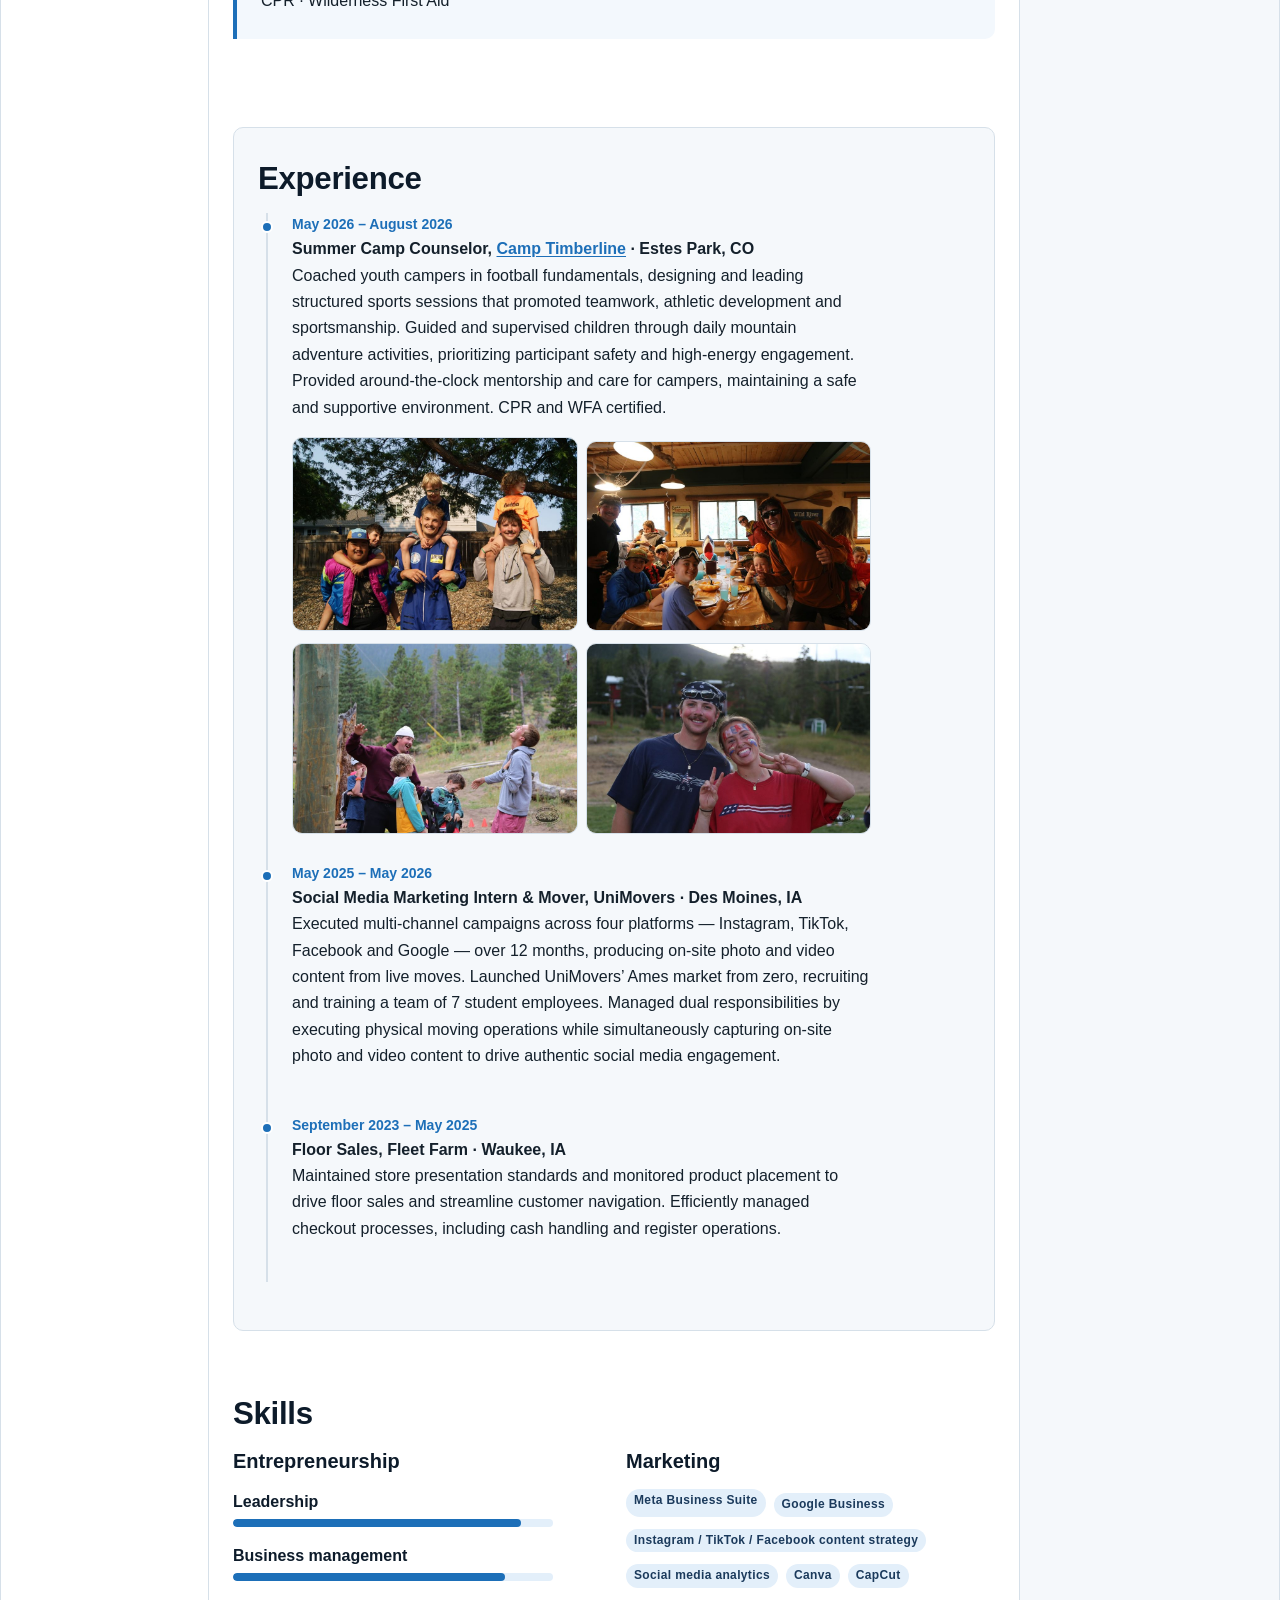
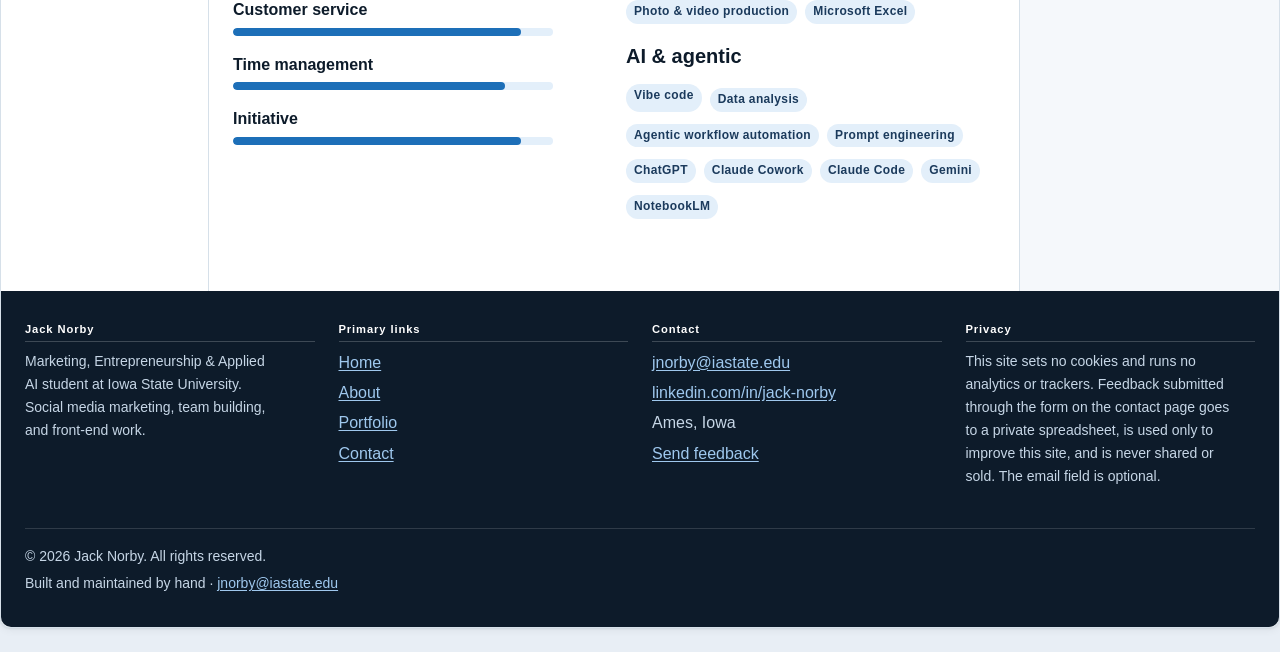
==== commit c4a325f1: "Add files via upload" ====
--- a/about.html
+++ b/about.html
@@ -37,28 +37,13 @@
           </figure>
 
           <section class="section">
-            <div class="wrap split">
-              <div>
-                <img class="photo" src="./images/jack-norby.jpg"
-                     alt="Jack Norby, seated in front of a red brick wall"
-                     width="724" height="1086">
-              </div>
-              <div>
-                <span class="eyebrow">ABOUT ME</span>
-                <h1>Jack Norby</h1>
-                <p>
-                  I am a marketing and entrepreneurship student at Iowa State
-                  University with hands-on experience in digital marketing, sales
-                  and team leadership. I have built and executed social media
-                  campaigns that drove customer acquisition, recruited a 7-person
-                  team, and led group mentorship programs.
-                </p>
-                <p>
-                  I am also skilled in applying AI tools to solve business
-                  problems, which is the part of the degree I keep reaching for
-                  first.
-                </p>
-              </div>
+            <div class="wrap">
+              <span class="eyebrow">ABOUT ME</span>
+              <h1>Background and experience</h1>
+              <p class="lede">
+                Where I have studied and worked, what I have led, and the tools I
+                work in. My r&eacute;sum&eacute; in full, with photos from the roles.
+              </p>
             </div>
           </section>
 
--- a/styles.css
+++ b/styles.css
@@ -428,6 +428,7 @@
 .prose h2:first-child { margin-top: 0; }
 
 .split { display: grid; grid-template-columns: 0.9fr 1.1fr; gap: var(--space-6); align-items: start; }
+
 
 .callout {
   background: var(--blue-050);
@@ -466,6 +467,13 @@
   background: var(--blue-600);
   border: 2px solid var(--surface);
 }
+.lede {
+  font-size: var(--step-1);
+  line-height: 1.45;
+  color: var(--ink);
+  max-width: 46ch;
+}
+
 .timeline time { display: block; font-size: var(--step--1); font-weight: bold; color: var(--blue-600); }
 
 /* Photo strip inside a timeline entry. Three across on desktop, stacking to
@@ -491,6 +499,10 @@
 @media (max-width: 720px) {
   .photo-row { grid-template-columns: minmax(0, 1fr); }
 }
+
+/* The two cards here differ a lot in length, so let them size to their own
+   content instead of stretching and leaving an empty block of white. */
+#education .grid--2 { align-items: start; }
 
 /* A single supporting photo inside a card. */
 .card__photo {
@@ -666,12 +678,17 @@
 
 /* ---------- Header: logo + informational graphics ---------- */
 .header-top {
-  display: grid;
-  grid-template-columns: auto minmax(0, 1fr) auto;
+  display: flex;
+  flex-wrap: wrap;
+  justify-content: space-between;
   align-items: center;
   gap: var(--space-4);
   padding-block: var(--space-3);
 }
+/* The brand must be allowed to shrink here, or its nowrap name plus the menu
+   button overflow a narrow phone. */
+.header-top .brand { flex: 1 1 auto; min-width: 0; }
+.header-top .brand__text { min-width: 0; }
 
 .brand__text { display: grid; }
 .brand__name { font-size: var(--step-1); line-height: 1.2; white-space: nowrap; }
@@ -826,14 +843,17 @@
   z-index: 1;
   left: 0;
   bottom: 0;
-  max-width: 40%;
+  max-width: 60%;
   padding: var(--space-4);
   margin: 0;
   color: #fff;
 }
 .hero-image__caption .eyebrow { color: #9fc8ee; margin-bottom: var(--space-1); }
-.hero-image__caption strong {
-  display: block;
+.hero-image__caption strong,
+.hero-image__caption h1 {
+  display: block;
+  margin: 0;
+  color: #fff;
   font-size: clamp(1.4rem, 0.9rem + 1.6vw, 2.1rem);
   line-height: 1.15;
   letter-spacing: -0.01em;
@@ -868,6 +888,7 @@
 }
 .col-mid .wrap { padding-inline: 0; max-width: none; }
 .col-mid .split { grid-template-columns: 1fr; gap: var(--space-4); }
+
 .col-mid .grid--3 { grid-template-columns: repeat(auto-fit, minmax(210px, 1fr)); }
 .col-mid .grid--2 { grid-template-columns: repeat(auto-fit, minmax(240px, 1fr)); }
 
@@ -907,8 +928,7 @@
   .col-right { padding: var(--space-3); }
   .col-sticky--rail { grid-template-columns: minmax(0, 1fr); }
 
-  .header-top { grid-template-columns: auto auto; row-gap: var(--space-2); }
-  .header-graphic { grid-column: 1 / -1; justify-self: stretch; max-width: none; }
+  .header-top { row-gap: var(--space-2); }
   .subnav__list { padding-block: var(--space-2); }
   .col-mid .section--alt { padding-inline: var(--space-3); }
 
